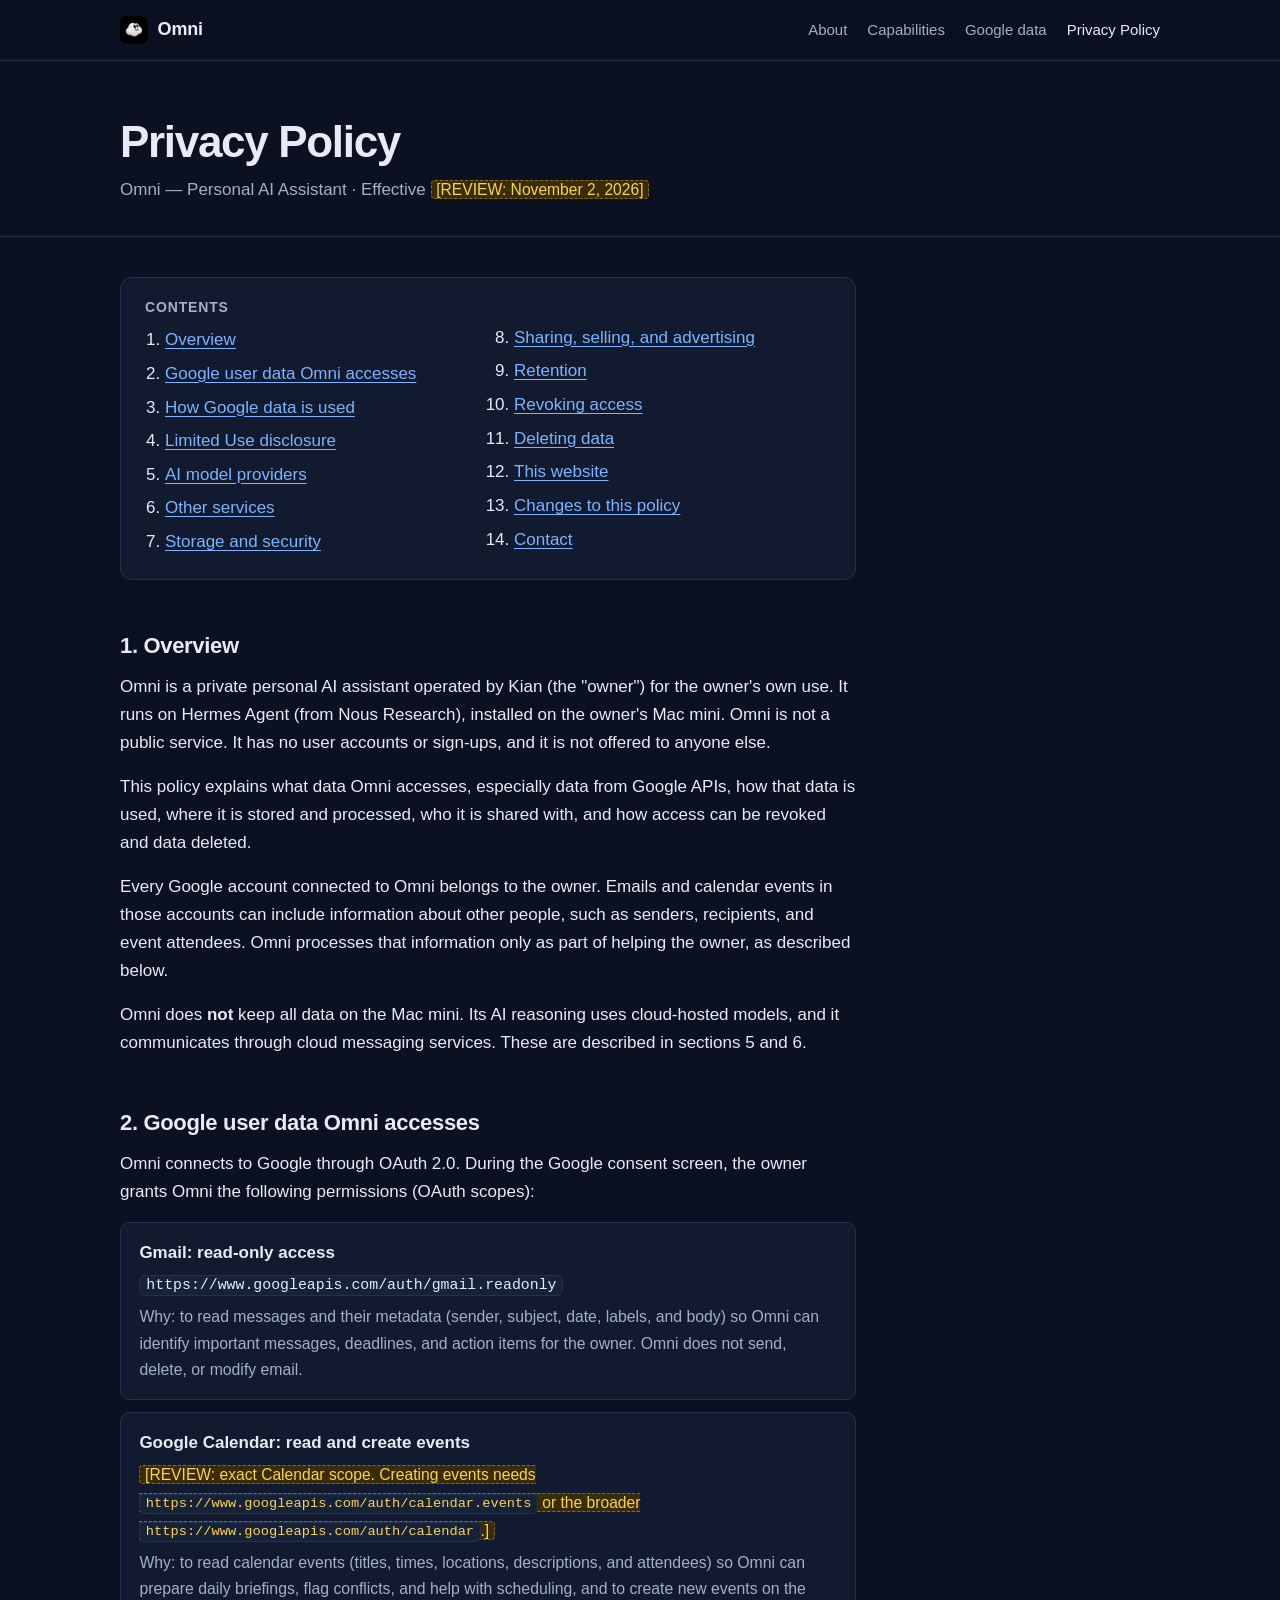
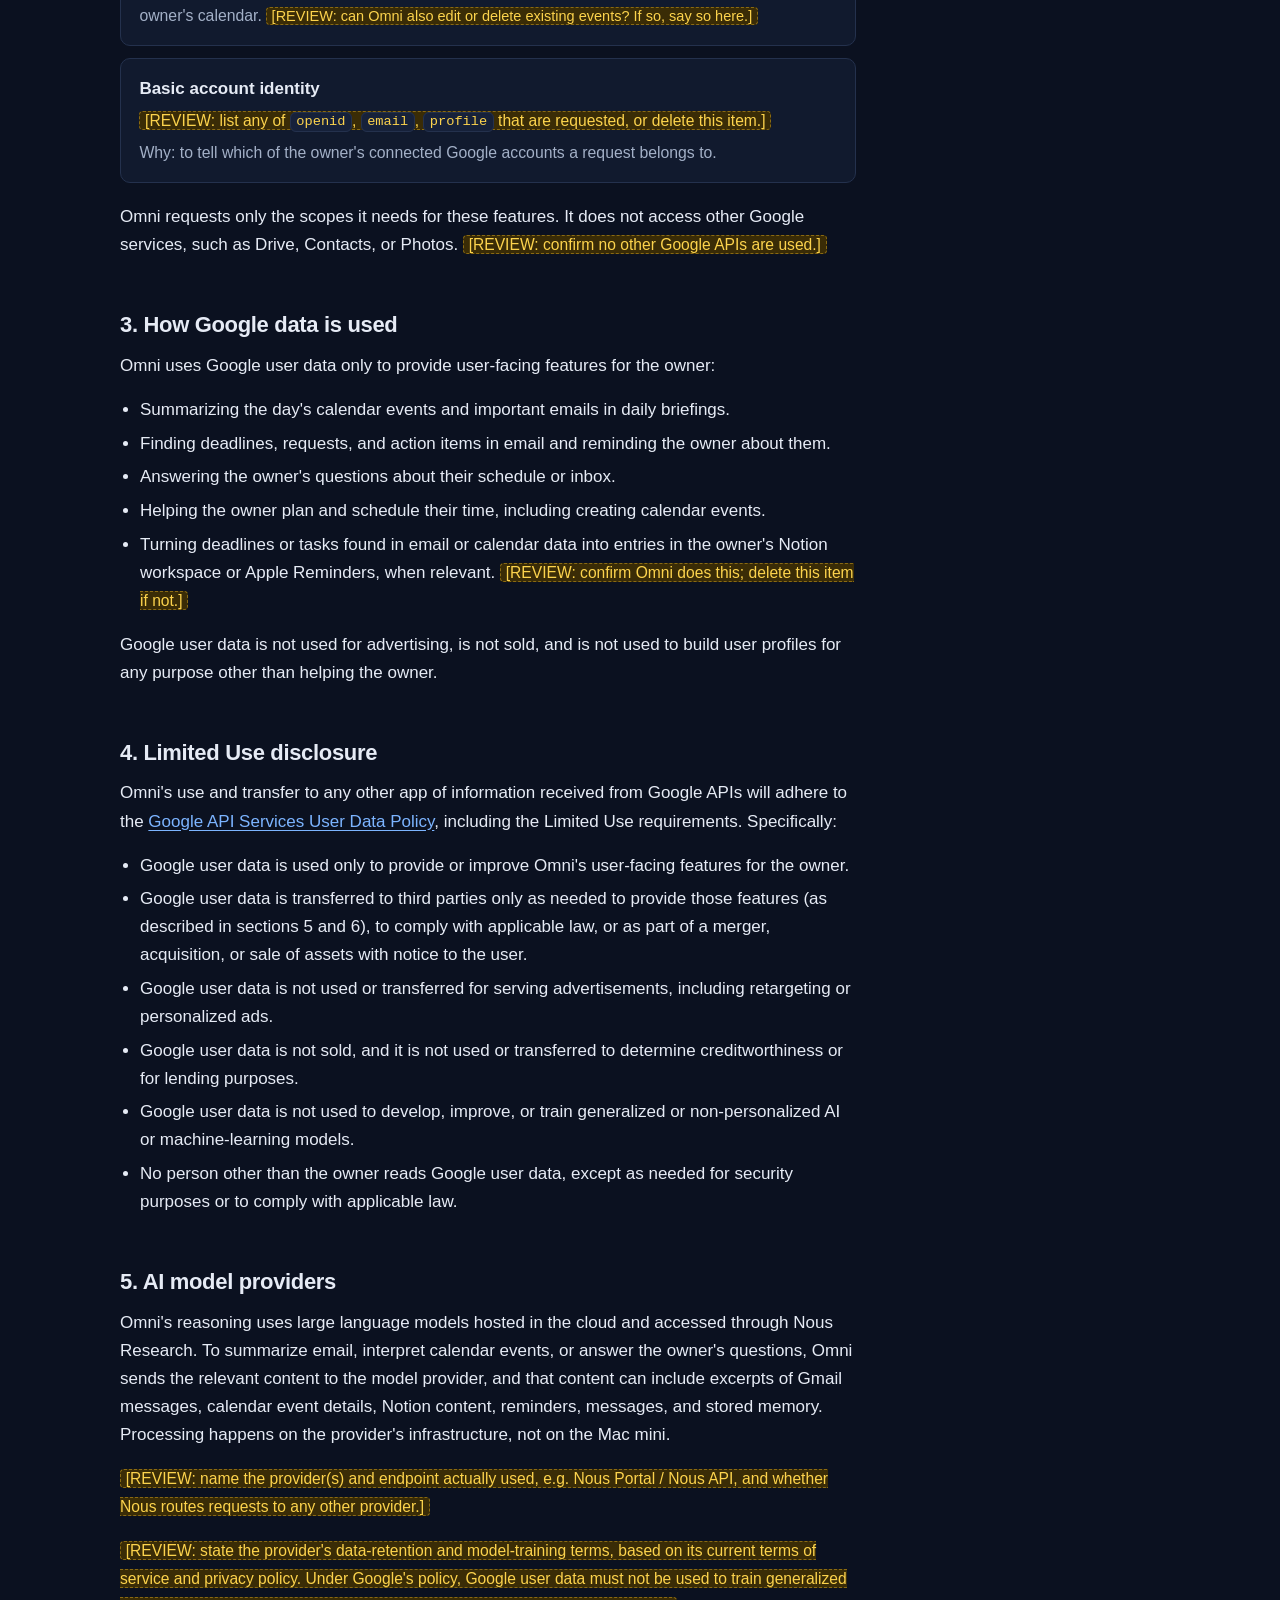
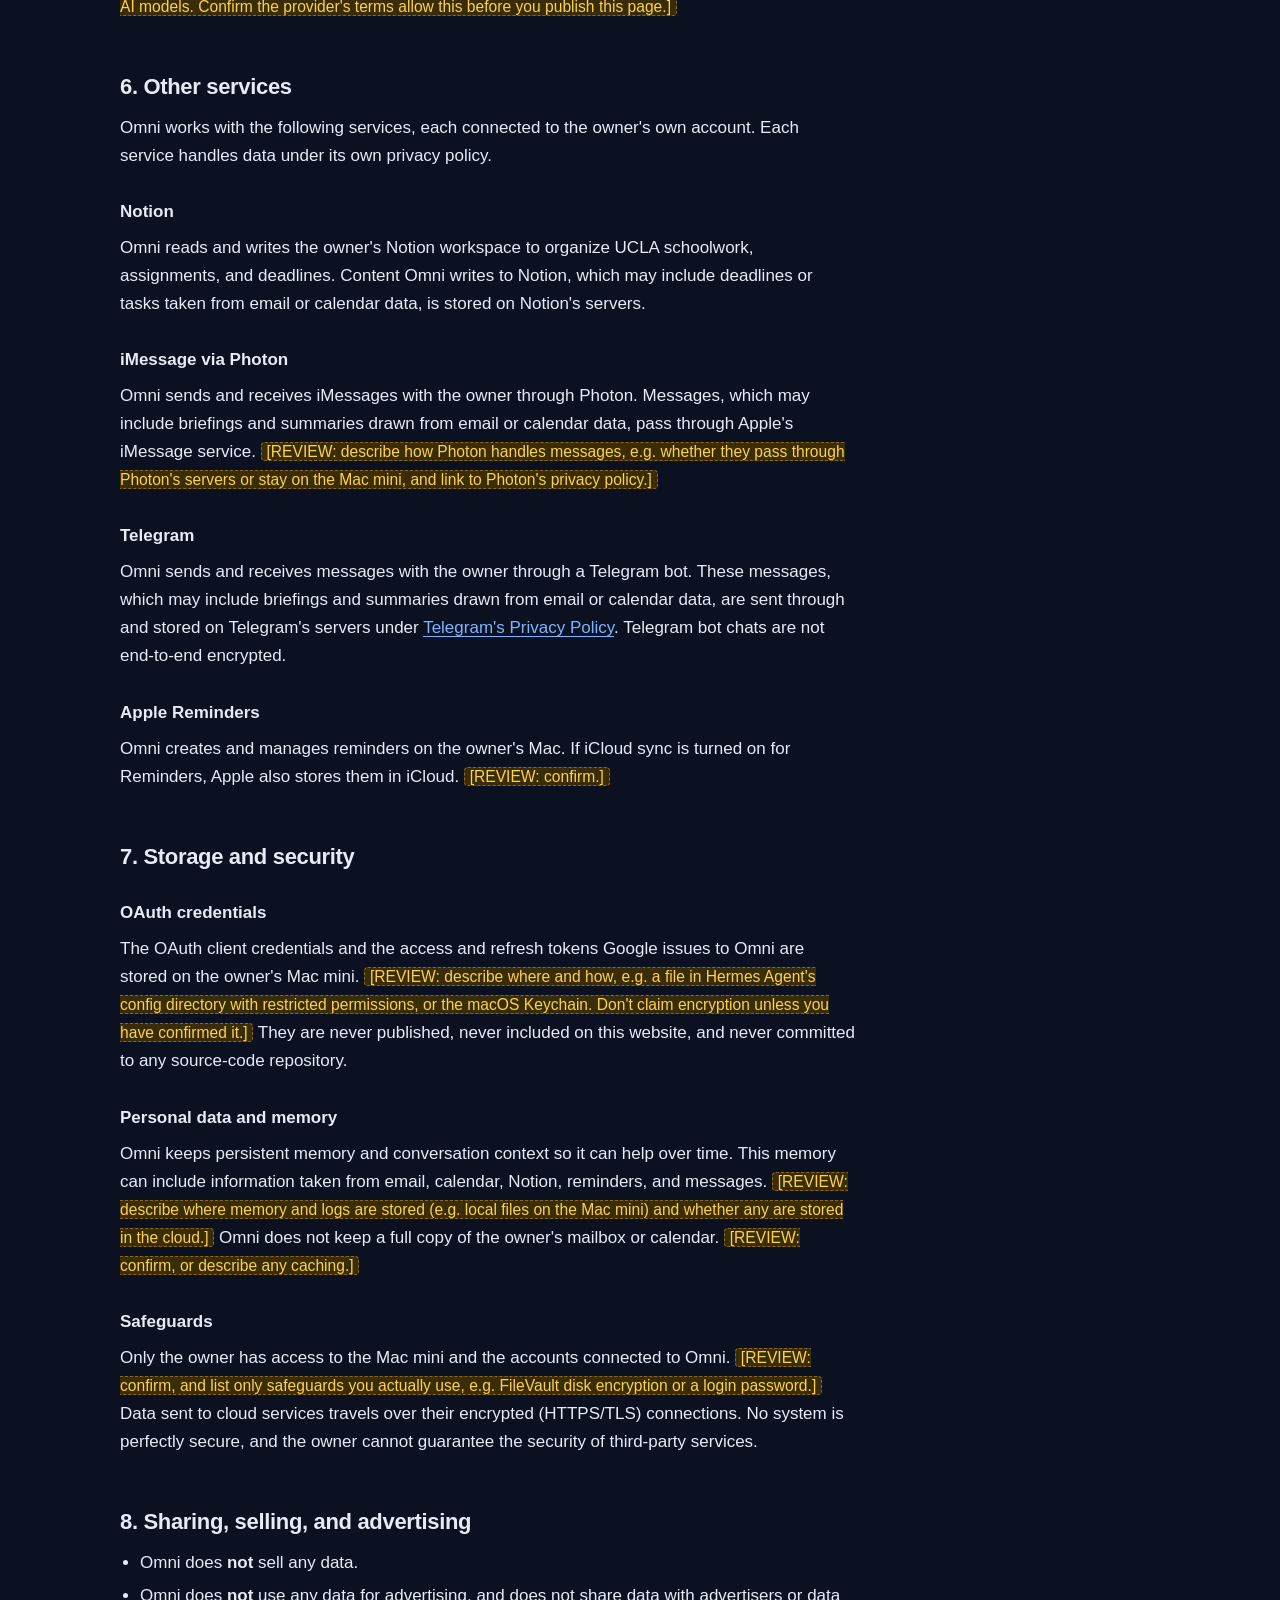
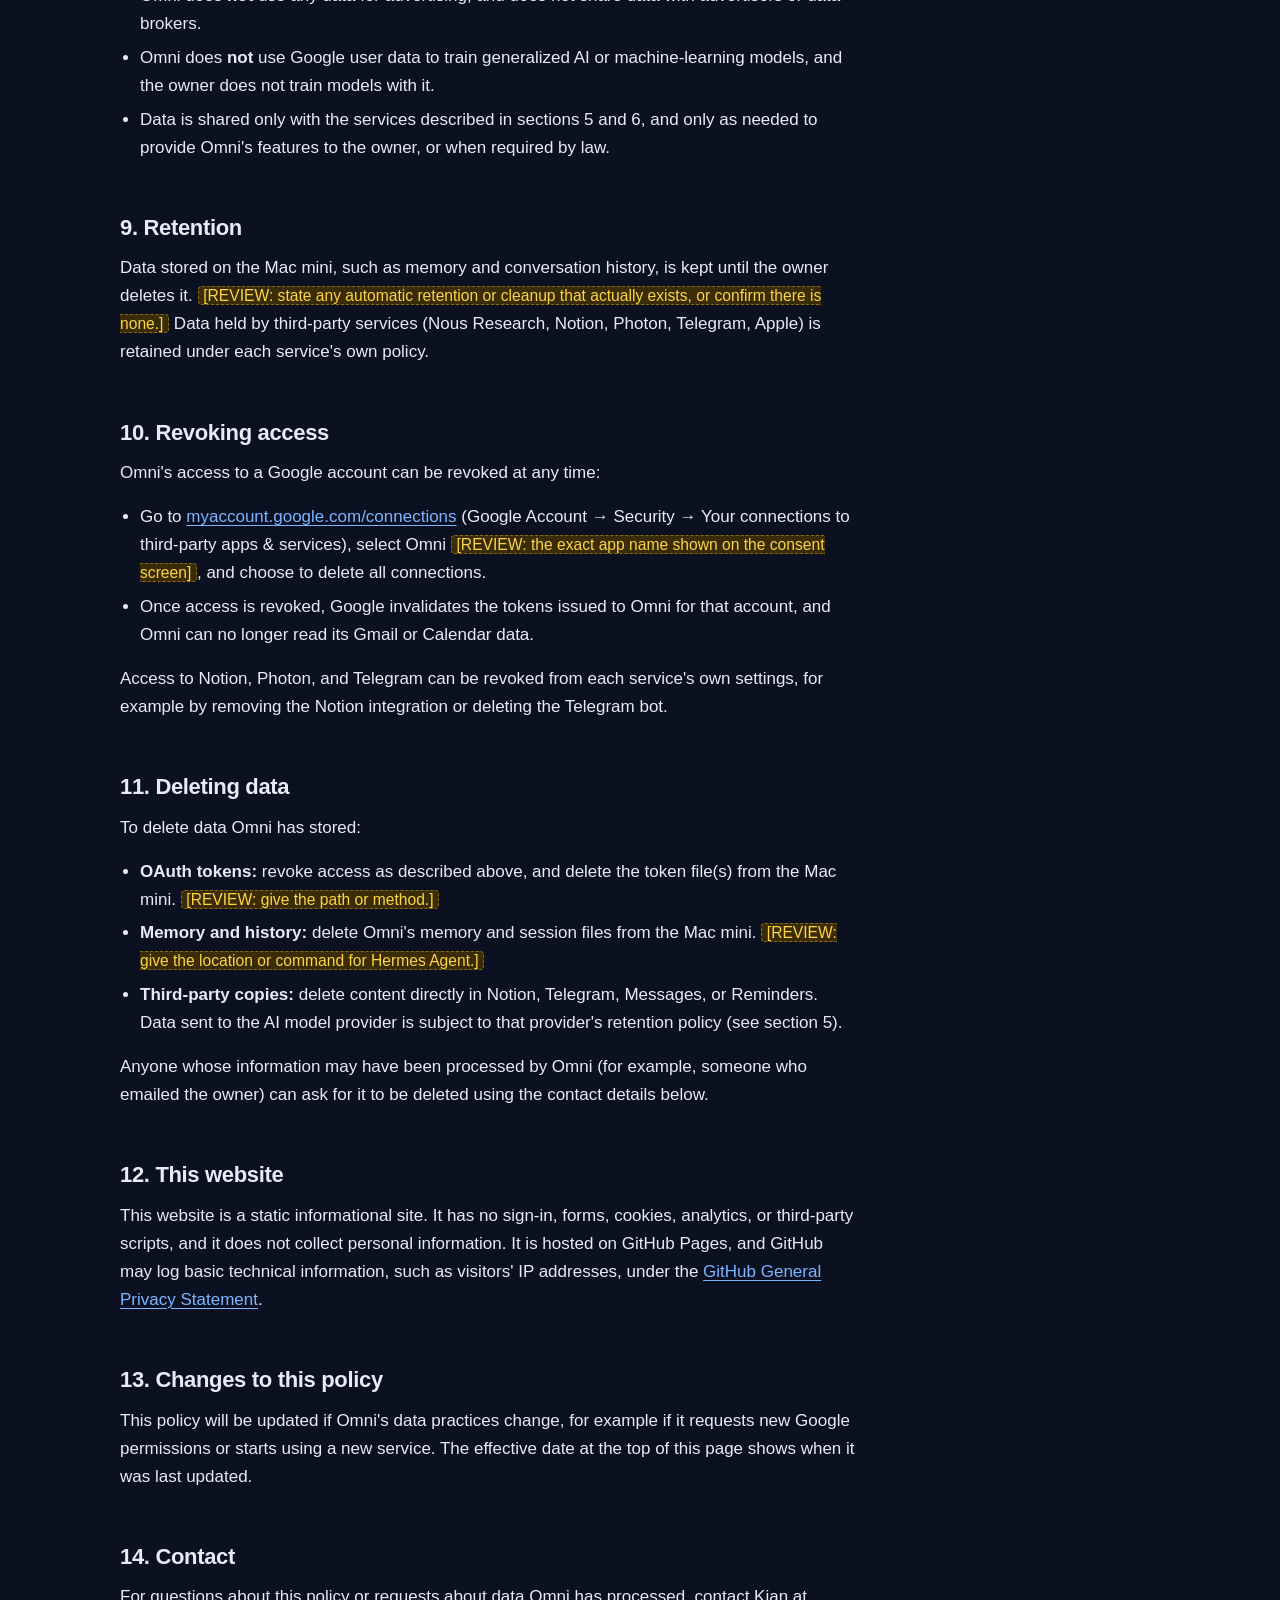
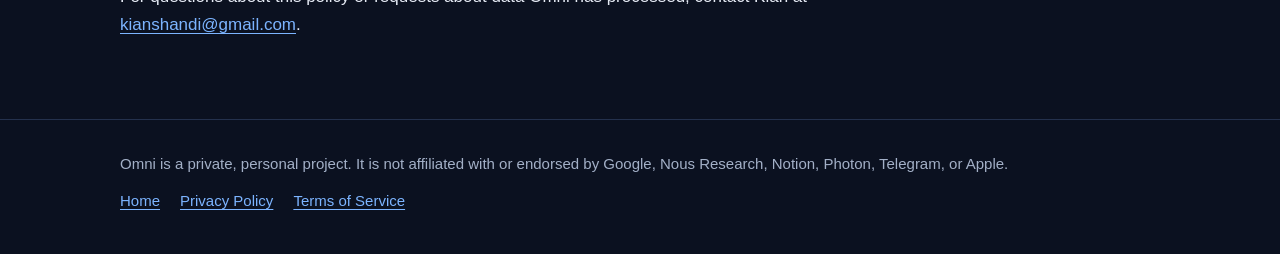
==== privacy.html @ a81004f9 "Add Omni informational site and Google site verification Static homepage, privacy policy, and terms " ====
<!doctype html>
<html lang="en">
<head>
  <meta charset="utf-8">
  <meta name="viewport" content="width=device-width, initial-scale=1">
  <title>Privacy Policy — Omni</title>
  <meta name="description" content="Privacy Policy for Omni, a private, single-user personal AI assistant: what Google user data it accesses, how that data is used, stored, and shared, and how to revoke access.">
  <link rel="icon" type="image/png" href="logo-256.png">
  <link rel="apple-touch-icon" href="logo-256.png">
  <link rel="stylesheet" href="styles.css">
</head>
<body>
  <a class="skip-link" href="#main">Skip to content</a>

  <header class="site-header">
    <div class="container">
      <a class="brand" href="index.html">
        <img class="brand-mark" src="logo-256.png" alt="" width="28" height="28">
        Omni
      </a>
      <nav class="site-nav" aria-label="Primary">
        <ul>
          <li><a href="index.html#about">About</a></li>
          <li><a href="index.html#capabilities">Capabilities</a></li>
          <li><a href="index.html#google">Google data</a></li>
          <li><a href="privacy.html" aria-current="page">Privacy Policy</a></li>
        </ul>
      </nav>
    </div>
  </header>

  <main id="main">
    <div class="policy-header">
      <div class="container">
        <h1>Privacy Policy</h1>
        <p class="policy-meta">
          Omni — Personal AI Assistant &middot; Effective
          <mark class="review">[REVIEW: November 2, 2026]</mark>
        </p>
      </div>
    </div>

    <div class="policy">
      <div class="container">
        <div class="prose">

          <nav class="toc" aria-label="Contents">
            <h2>Contents</h2>
            <ol>
              <li><a href="#overview">Overview</a></li>
              <li><a href="#google-data">Google user data Omni accesses</a></li>
              <li><a href="#google-use">How Google data is used</a></li>
              <li><a href="#limited-use">Limited Use disclosure</a></li>
              <li><a href="#ai-providers">AI model providers</a></li>
              <li><a href="#other-services">Other services</a></li>
              <li><a href="#storage">Storage and security</a></li>
              <li><a href="#sharing">Sharing, selling, and advertising</a></li>
              <li><a href="#retention">Retention</a></li>
              <li><a href="#revoke">Revoking access</a></li>
              <li><a href="#deletion">Deleting data</a></li>
              <li><a href="#website">This website</a></li>
              <li><a href="#changes">Changes to this policy</a></li>
              <li><a href="#contact">Contact</a></li>
            </ol>
          </nav>

          <h2 id="overview">1. Overview</h2>
          <p>
            Omni is a private personal AI assistant operated by
            Kian (the "owner") for the owner's own use.
            It runs on Hermes Agent (from Nous Research), installed on the owner's Mac mini.
            Omni is not a public service. It has no user accounts or sign-ups, and it is
            not offered to anyone else.
          </p>
          <p>
            This policy explains what data Omni accesses, especially data from Google APIs,
            how that data is used, where it is stored and processed, who it is shared with,
            and how access can be revoked and data deleted.
          </p>
          <p>
            Every Google account connected to Omni belongs to the owner.
            Emails and calendar events in those accounts can include information about other
            people, such as senders, recipients, and event attendees. Omni processes that
            information only as part of helping the owner, as described below.
          </p>
          <p>
            Omni does <strong>not</strong> keep all data on the Mac mini. Its AI reasoning uses
            cloud-hosted models, and it communicates through cloud messaging services.
            These are described in sections 5 and 6.
          </p>

          <h2 id="google-data">2. Google user data Omni accesses</h2>
          <p>
            Omni connects to Google through OAuth 2.0. During the Google consent screen, the
            owner grants Omni the following permissions (OAuth scopes):
          </p>
          <ul class="scope-list">
            <li>
              <strong>Gmail: read-only access</strong>
              <code>https://www.googleapis.com/auth/gmail.readonly</code>
              <p>
                Why: to read messages and their metadata (sender, subject, date, labels,
                and body) so Omni can identify important messages, deadlines, and action
                items for the owner. Omni does not send, delete, or modify email.
              </p>
            </li>
            <li>
              <strong>Google Calendar: read and create events</strong>
              <mark class="review">[REVIEW: exact Calendar scope. Creating events needs <code>https://www.googleapis.com/auth/calendar.events</code> or the broader <code>https://www.googleapis.com/auth/calendar</code>.]</mark>
              <p>
                Why: to read calendar events (titles, times, locations, descriptions,
                and attendees) so Omni can prepare daily briefings, flag conflicts, and
                help with scheduling, and to create new events on the owner's calendar.
                <mark class="review">[REVIEW: can Omni also edit or delete existing events? If so, say so here.]</mark>
              </p>
            </li>
            <li>
              <strong>Basic account identity</strong>
              <mark class="review">[REVIEW: list any of <code>openid</code>, <code>email</code>, <code>profile</code> that are requested, or delete this item.]</mark>
              <p>Why: to tell which of the owner's connected Google accounts a request belongs to.</p>
            </li>
          </ul>
          <p>
            Omni requests only the scopes it needs for these features. It does not access
            other Google services, such as Drive, Contacts, or Photos.
            <mark class="review">[REVIEW: confirm no other Google APIs are used.]</mark>
          </p>

          <h2 id="google-use">3. How Google data is used</h2>
          <p>Omni uses Google user data only to provide user-facing features for the owner:</p>
          <ul>
            <li>Summarizing the day's calendar events and important emails in daily briefings.</li>
            <li>Finding deadlines, requests, and action items in email and reminding the owner about them.</li>
            <li>Answering the owner's questions about their schedule or inbox.</li>
            <li>Helping the owner plan and schedule their time, including creating calendar events.</li>
            <li>
              Turning deadlines or tasks found in email or calendar data into entries in
              the owner's Notion workspace or Apple Reminders, when relevant.
              <mark class="review">[REVIEW: confirm Omni does this; delete this item if not.]</mark>
            </li>
          </ul>
          <p>
            Google user data is not used for advertising, is not sold, and is not used to
            build user profiles for any purpose other than helping the owner.
          </p>

          <h2 id="limited-use">4. Limited Use disclosure</h2>
          <p>
            Omni's use and transfer to any other app of information received from Google APIs
            will adhere to the
            <a href="https://developers.google.com/terms/api-services-user-data-policy">Google API Services User Data Policy</a>,
            including the Limited Use requirements. Specifically:
          </p>
          <ul>
            <li>Google user data is used only to provide or improve Omni's user-facing features for the owner.</li>
            <li>
              Google user data is transferred to third parties only as needed to provide those
              features (as described in sections 5 and 6), to comply with applicable law, or as
              part of a merger, acquisition, or sale of assets with notice to the user.
            </li>
            <li>Google user data is not used or transferred for serving advertisements, including retargeting or personalized ads.</li>
            <li>Google user data is not sold, and it is not used or transferred to determine creditworthiness or for lending purposes.</li>
            <li>Google user data is not used to develop, improve, or train generalized or non-personalized AI or machine-learning models.</li>
            <li>
              No person other than the owner reads Google user data, except as needed for
              security purposes or to comply with applicable law.
            </li>
          </ul>

          <h2 id="ai-providers">5. AI model providers</h2>
          <p>
            Omni's reasoning uses large language models hosted in the cloud and accessed
            through Nous Research. To summarize email, interpret calendar events, or answer
            the owner's questions, Omni sends the relevant content to the model provider,
            and that content can include excerpts of Gmail messages, calendar event details,
            Notion content, reminders, messages, and stored memory. Processing happens on the
            provider's infrastructure, not on the Mac mini.
          </p>
          <p>
            <mark class="review">[REVIEW: name the provider(s) and endpoint actually used, e.g. Nous Portal / Nous API, and whether Nous routes requests to any other provider.]</mark>
          </p>
          <p>
            <mark class="review">[REVIEW: state the provider's data-retention and model-training terms, based on its current terms of service and privacy policy. Under Google's policy, Google user data must not be used to train generalized AI models. Confirm the provider's terms allow this before you publish this page.]</mark>
          </p>

          <h2 id="other-services">6. Other services</h2>
          <p>
            Omni works with the following services, each connected to the owner's own account.
            Each service handles data under its own privacy policy.
          </p>

          <h3>Notion</h3>
          <p>
            Omni reads and writes the owner's Notion workspace to organize UCLA schoolwork,
            assignments, and deadlines. Content Omni writes to Notion, which may include
            deadlines or tasks taken from email or calendar data, is stored on Notion's
            servers.
          </p>

          <h3>iMessage via Photon</h3>
          <p>
            Omni sends and receives iMessages with the owner through Photon. Messages, which
            may include briefings and summaries drawn from email or calendar data, pass
            through Apple's iMessage service.
            <mark class="review">[REVIEW: describe how Photon handles messages, e.g. whether they pass through Photon's servers or stay on the Mac mini, and link to Photon's privacy policy.]</mark>
          </p>

          <h3>Telegram</h3>
          <p>
            Omni sends and receives messages with the owner through a Telegram bot. These
            messages, which may include briefings and summaries drawn from email or calendar
            data, are sent through and stored on Telegram's servers under
            <a href="https://telegram.org/privacy">Telegram's Privacy Policy</a>. Telegram bot
            chats are not end-to-end encrypted.
          </p>

          <h3>Apple Reminders</h3>
          <p>
            Omni creates and manages reminders on the owner's Mac. If iCloud sync is turned on
            for Reminders, Apple also stores them in iCloud.
            <mark class="review">[REVIEW: confirm.]</mark>
          </p>

          <h2 id="storage">7. Storage and security</h2>
          <h3>OAuth credentials</h3>
          <p>
            The OAuth client credentials and the access and refresh tokens Google issues to Omni
            are stored on the owner's Mac mini.
            <mark class="review">[REVIEW: describe where and how, e.g. a file in Hermes Agent's config directory with restricted permissions, or the macOS Keychain. Don't claim encryption unless you have confirmed it.]</mark>
            They are never published, never included on this website, and never committed to
            any source-code repository.
          </p>

          <h3>Personal data and memory</h3>
          <p>
            Omni keeps persistent memory and conversation context so it can help over time.
            This memory can include information taken from email, calendar, Notion, reminders,
            and messages.
            <mark class="review">[REVIEW: describe where memory and logs are stored (e.g. local files on the Mac mini) and whether any are stored in the cloud.]</mark>
            Omni does not keep a full copy of the owner's mailbox or calendar.
            <mark class="review">[REVIEW: confirm, or describe any caching.]</mark>
          </p>

          <h3>Safeguards</h3>
          <p>
            Only the owner has access to the Mac mini and the accounts connected to Omni.
            <mark class="review">[REVIEW: confirm, and list only safeguards you actually use, e.g. FileVault disk encryption or a login password.]</mark>
            Data sent to cloud services travels over their encrypted (HTTPS/TLS) connections.
            No system is perfectly secure, and the owner cannot guarantee the security of
            third-party services.
          </p>

          <h2 id="sharing">8. Sharing, selling, and advertising</h2>
          <ul>
            <li>Omni does <strong>not</strong> sell any data.</li>
            <li>Omni does <strong>not</strong> use any data for advertising, and does not share data with advertisers or data brokers.</li>
            <li>Omni does <strong>not</strong> use Google user data to train generalized AI or machine-learning models, and the owner does not train models with it.</li>
            <li>
              Data is shared only with the services described in sections 5 and 6, and only as
              needed to provide Omni's features to the owner, or when required by law.
            </li>
          </ul>

          <h2 id="retention">9. Retention</h2>
          <p>
            Data stored on the Mac mini, such as memory and conversation history, is kept
            until the owner deletes it.
            <mark class="review">[REVIEW: state any automatic retention or cleanup that actually exists, or confirm there is none.]</mark>
            Data held by third-party services (Nous Research, Notion, Photon, Telegram, Apple)
            is retained under each service's own policy.
          </p>

          <h2 id="revoke">10. Revoking access</h2>
          <p>Omni's access to a Google account can be revoked at any time:</p>
          <ul>
            <li>
              Go to <a href="https://myaccount.google.com/connections">myaccount.google.com/connections</a>
              (Google Account → Security → Your connections to third-party apps &amp; services),
              select Omni <mark class="review">[REVIEW: the exact app name shown on the consent screen]</mark>,
              and choose to delete all connections.
            </li>
            <li>Once access is revoked, Google invalidates the tokens issued to Omni for that account, and Omni can no longer read its Gmail or Calendar data.</li>
          </ul>
          <p>
            Access to Notion, Photon, and Telegram can be revoked from each service's own
            settings, for example by removing the Notion integration or deleting the Telegram bot.
          </p>

          <h2 id="deletion">11. Deleting data</h2>
          <p>To delete data Omni has stored:</p>
          <ul>
            <li>
              <strong>OAuth tokens:</strong> revoke access as described above, and delete the
              token file(s) from the Mac mini.
              <mark class="review">[REVIEW: give the path or method.]</mark>
            </li>
            <li>
              <strong>Memory and history:</strong> delete Omni's memory and session files from the Mac mini.
              <mark class="review">[REVIEW: give the location or command for Hermes Agent.]</mark>
            </li>
            <li>
              <strong>Third-party copies:</strong> delete content directly in Notion, Telegram,
              Messages, or Reminders. Data sent to the AI model provider is subject to that
              provider's retention policy (see section 5).
            </li>
          </ul>
          <p>
            Anyone whose information may have been processed by Omni (for example, someone who
            emailed the owner) can ask for it to be deleted using the contact details below.
          </p>

          <h2 id="website">12. This website</h2>
          <p>
            This website is a static informational site. It has no sign-in, forms, cookies,
            analytics, or third-party scripts, and it does not collect personal information.
            It is hosted on GitHub Pages, and GitHub may log basic technical information,
            such as visitors' IP addresses, under the
            <a href="https://docs.github.com/site-policy/privacy-policies/github-general-privacy-statement">GitHub General Privacy Statement</a>.
          </p>

          <h2 id="changes">13. Changes to this policy</h2>
          <p>
            This policy will be updated if Omni's data practices change, for example if it
            requests new Google permissions or starts using a new service. The effective date
            at the top of this page shows when it was last updated.
          </p>

          <h2 id="contact">14. Contact</h2>
          <p>
            For questions about this policy or requests about data Omni has processed, contact
            Kian at
            <a href="mailto:kianshandi@gmail.com">kianshandi@gmail.com</a>.
          </p>

        </div>
      </div>
    </div>
  </main>

  <footer class="site-footer">
    <div class="container">
      <p>Omni is a private, personal project. It is not affiliated with or endorsed by Google, Nous Research, Notion, Photon, Telegram, or Apple.</p>
      <ul>
        <li><a href="index.html">Home</a></li>
        <li><a href="privacy.html" aria-current="page">Privacy Policy</a></li>
        <li><a href="terms.html">Terms of Service</a></li>
      </ul>
    </div>
  </footer>
</body>
</html>
---- styles.css ----
/* Omni — shared styles for index.html and privacy.html */

:root {
  color-scheme: dark;

  --bg: #0b1120;
  --surface: #111a2e;
  --surface-2: #16213a;
  --border: #24314d;
  --text: #e6ebf5;
  --muted: #a3b0c7;
  --accent: #7cb4ff;
  --accent-strong: #2563eb;
  --accent-soft: rgba(96, 165, 250, 0.12);
  --review-bg: #3a2c06;
  --review-text: #fcd34d;
  --review-border: #8a6a12;

  --radius: 12px;
  --max: 68rem;
  --prose: 46rem;
  --font: -apple-system, BlinkMacSystemFont, "Segoe UI", Roboto, "Helvetica Neue", Arial, sans-serif;
  --mono: ui-monospace, SFMono-Regular, Menlo, Consolas, monospace;
}

*,
*::before,
*::after {
  box-sizing: border-box;
}

html {
  -webkit-text-size-adjust: 100%;
  scroll-behavior: smooth;
}

body {
  margin: 0;
  background: var(--bg);
  color: var(--text);
  font-family: var(--font);
  font-size: 1.0625rem;
  line-height: 1.65;
}

img,
svg {
  max-width: 100%;
}

a {
  color: var(--accent);
  text-underline-offset: 0.18em;
}

a:hover {
  text-decoration-thickness: 2px;
}

:focus-visible {
  outline: 2px solid var(--accent);
  outline-offset: 3px;
  border-radius: 4px;
}

code {
  font-family: var(--mono);
  font-size: 0.875em;
  background: var(--surface-2);
  border: 1px solid var(--border);
  border-radius: 6px;
  padding: 0.1em 0.4em;
  overflow-wrap: anywhere;
}

.skip-link {
  position: absolute;
  left: -999px;
  top: 0.5rem;
  background: var(--accent-strong);
  color: #fff;
  padding: 0.5rem 1rem;
  border-radius: 8px;
  z-index: 10;
}

.skip-link:focus {
  left: 1rem;
}

.container {
  width: 100%;
  max-width: var(--max);
  margin: 0 auto;
  padding: 0 1rem;
}

@media (min-width: 640px) {
  .container {
    padding: 0 1.5rem;
  }
}

/* Header */

.site-header {
  border-bottom: 1px solid var(--border);
  background: rgba(11, 17, 32, 0.92);
  position: sticky;
  top: 0;
  z-index: 5;
  backdrop-filter: blur(8px);
}

.site-header .container {
  display: flex;
  align-items: center;
  justify-content: space-between;
  gap: 1rem;
  min-height: 3.75rem;
  flex-wrap: wrap;
}

.brand {
  display: inline-flex;
  align-items: center;
  gap: 0.6rem;
  color: var(--text);
  font-weight: 650;
  font-size: 1.125rem;
  text-decoration: none;
  letter-spacing: -0.01em;
}

.brand-mark {
  width: 1.75rem;
  height: 1.75rem;
  flex: none;
  border-radius: 7px;
}

.hero-logo {
  display: block;
  width: 5.5rem;
  height: 5.5rem;
  margin: 0 0 1.5rem;
  border-radius: 22px;
  border: 1px solid var(--border);
}

.site-nav ul {
  display: flex;
  flex-wrap: wrap;
  gap: 0.25rem 1.25rem;
  list-style: none;
  margin: 0;
  padding: 0;
  font-size: 0.9375rem;
}

.site-nav a {
  color: var(--muted);
  text-decoration: none;
}

.site-nav a:hover,
.site-nav a[aria-current="page"] {
  color: var(--text);
}

/* Hero */

.hero {
  padding: 4.5rem 0 3.5rem;
  border-bottom: 1px solid var(--border);
  background:
    radial-gradient(60rem 24rem at 15% -10%, rgba(37, 99, 235, 0.18), transparent 60%),
    var(--bg);
}

.eyebrow {
  display: inline-block;
  margin: 0 0 1rem;
  padding: 0.25rem 0.75rem;
  border: 1px solid var(--border);
  border-radius: 999px;
  background: var(--accent-soft);
  color: var(--accent);
  font-size: 0.8125rem;
  font-weight: 600;
  letter-spacing: 0.02em;
}

.hero h1 {
  margin: 0 0 1rem;
  font-size: clamp(2.25rem, 6vw, 3.5rem);
  line-height: 1.1;
  letter-spacing: -0.03em;
}

.hero h1 span {
  color: var(--muted);
  font-weight: 500;
}

.lead {
  max-width: 40rem;
  margin: 0 0 2rem;
  color: var(--muted);
  font-size: 1.1875rem;
}

.actions {
  display: flex;
  flex-wrap: wrap;
  gap: 0.75rem;
}

.button {
  display: inline-flex;
  align-items: center;
  justify-content: center;
  min-height: 2.75rem;
  padding: 0.6rem 1.25rem;
  border-radius: 10px;
  border: 1px solid var(--border);
  background: var(--surface-2);
  color: var(--text);
  font-weight: 600;
  font-size: 0.9875rem;
  text-decoration: none;
}

.button:hover {
  border-color: var(--accent);
}

.button-primary {
  background: var(--accent-strong);
  border-color: var(--accent-strong);
  color: #fff;
}

.button-primary:hover {
  background: #1d4ed8;
  border-color: #1d4ed8;
}

/* Sections */

main {
  display: block;
}

.section {
  padding: 3.5rem 0;
  border-bottom: 1px solid var(--border);
}

.section:last-of-type {
  border-bottom: 0;
}

.section h2 {
  margin: 0 0 0.75rem;
  font-size: 1.625rem;
  letter-spacing: -0.02em;
  line-height: 1.25;
}

.section-intro {
  max-width: var(--prose);
  margin: 0 0 2rem;
  color: var(--muted);
}

.prose {
  max-width: var(--prose);
}

.prose p,
.prose ul {
  margin: 0 0 1rem;
}

.prose ul {
  padding-left: 1.25rem;
}

.prose li + li {
  margin-top: 0.35rem;
}

/* Cards */

.grid {
  display: grid;
  gap: 1rem;
  grid-template-columns: 1fr;
}

@media (min-width: 640px) {
  .grid {
    grid-template-columns: repeat(2, 1fr);
  }
}

@media (min-width: 960px) {
  .grid {
    grid-template-columns: repeat(3, 1fr);
  }
}

.card {
  background: var(--surface);
  border: 1px solid var(--border);
  border-radius: var(--radius);
  padding: 1.25rem 1.25rem 1.1rem;
}

.card h3 {
  margin: 0 0 0.4rem;
  font-size: 1.0625rem;
}

.card p {
  margin: 0;
  color: var(--muted);
  font-size: 0.9875rem;
}

.card .tag {
  display: inline-block;
  margin-bottom: 0.6rem;
  color: var(--accent);
  font-size: 0.75rem;
  font-weight: 650;
  letter-spacing: 0.06em;
  text-transform: uppercase;
}

.callout {
  max-width: var(--prose);
  margin: 1.5rem 0 0;
  padding: 1rem 1.25rem;
  border: 1px solid var(--border);
  border-left: 3px solid var(--accent);
  border-radius: 8px;
  background: var(--surface);
}

.callout p {
  margin: 0;
}

.callout p + p {
  margin-top: 0.6rem;
}

/* Review markers — every one must be resolved before publishing */

.review {
  background: var(--review-bg);
  color: var(--review-text);
  border: 1px dashed var(--review-border);
  border-radius: 4px;
  padding: 0 0.3em;
  font-size: 0.92em;
}

/* Policy page */

.policy-header {
  padding: 3.5rem 0 2rem;
  border-bottom: 1px solid var(--border);
}

.policy-header h1 {
  margin: 0 0 0.5rem;
  font-size: clamp(2rem, 5vw, 2.75rem);
  letter-spacing: -0.03em;
  line-height: 1.15;
}

.policy-meta {
  margin: 0;
  color: var(--muted);
}

.policy {
  padding: 2.5rem 0 4rem;
}

.policy .prose {
  max-width: var(--prose);
}

.policy h2 {
  margin: 2.75rem 0 0.75rem;
  padding-top: 0.5rem;
  font-size: 1.375rem;
  letter-spacing: -0.015em;
  line-height: 1.3;
  scroll-margin-top: 5rem;
}

.policy h3 {
  margin: 1.75rem 0 0.5rem;
  font-size: 1.0625rem;
}

.toc {
  margin: 0 0 1rem;
  padding: 1.25rem 1.5rem;
  background: var(--surface);
  border: 1px solid var(--border);
  border-radius: var(--radius);
}

.toc h2 {
  margin: 0 0 0.5rem;
  padding: 0;
  font-size: 0.875rem;
  color: var(--muted);
  letter-spacing: 0.06em;
  text-transform: uppercase;
}

.toc ol {
  margin: 0;
  padding-left: 1.25rem;
  columns: 1;
  column-gap: 2rem;
}

@media (min-width: 640px) {
  .toc ol {
    columns: 2;
  }
}

.toc li {
  break-inside: avoid;
  margin: 0.15rem 0;
}

.prose .scope-list,
.scope-list {
  display: grid;
  gap: 0.75rem;
  margin: 1rem 0 1.25rem;
  padding: 0;
  list-style: none;
}

.scope-list li {
  background: var(--surface);
  border: 1px solid var(--border);
  border-radius: 10px;
  padding: 1rem 1.15rem;
}

.scope-list li + li {
  margin-top: 0;
}

.scope-list strong {
  display: block;
  margin-bottom: 0.25rem;
}

.scope-list p {
  margin: 0.35rem 0 0;
  color: var(--muted);
  font-size: 0.9875rem;
}

/* Footer */

.site-footer {
  border-top: 1px solid var(--border);
  padding: 2rem 0 2.5rem;
  color: var(--muted);
  font-size: 0.9375rem;
}

.site-footer .container {
  display: flex;
  flex-wrap: wrap;
  justify-content: space-between;
  gap: 0.75rem 2rem;
}

.site-footer p {
  margin: 0;
}

.site-footer ul {
  display: flex;
  flex-wrap: wrap;
  gap: 0.25rem 1.25rem;
  list-style: none;
  margin: 0;
  padding: 0;
}

@media (prefers-reduced-motion: reduce) {
  html {
    scroll-behavior: auto;
  }
}
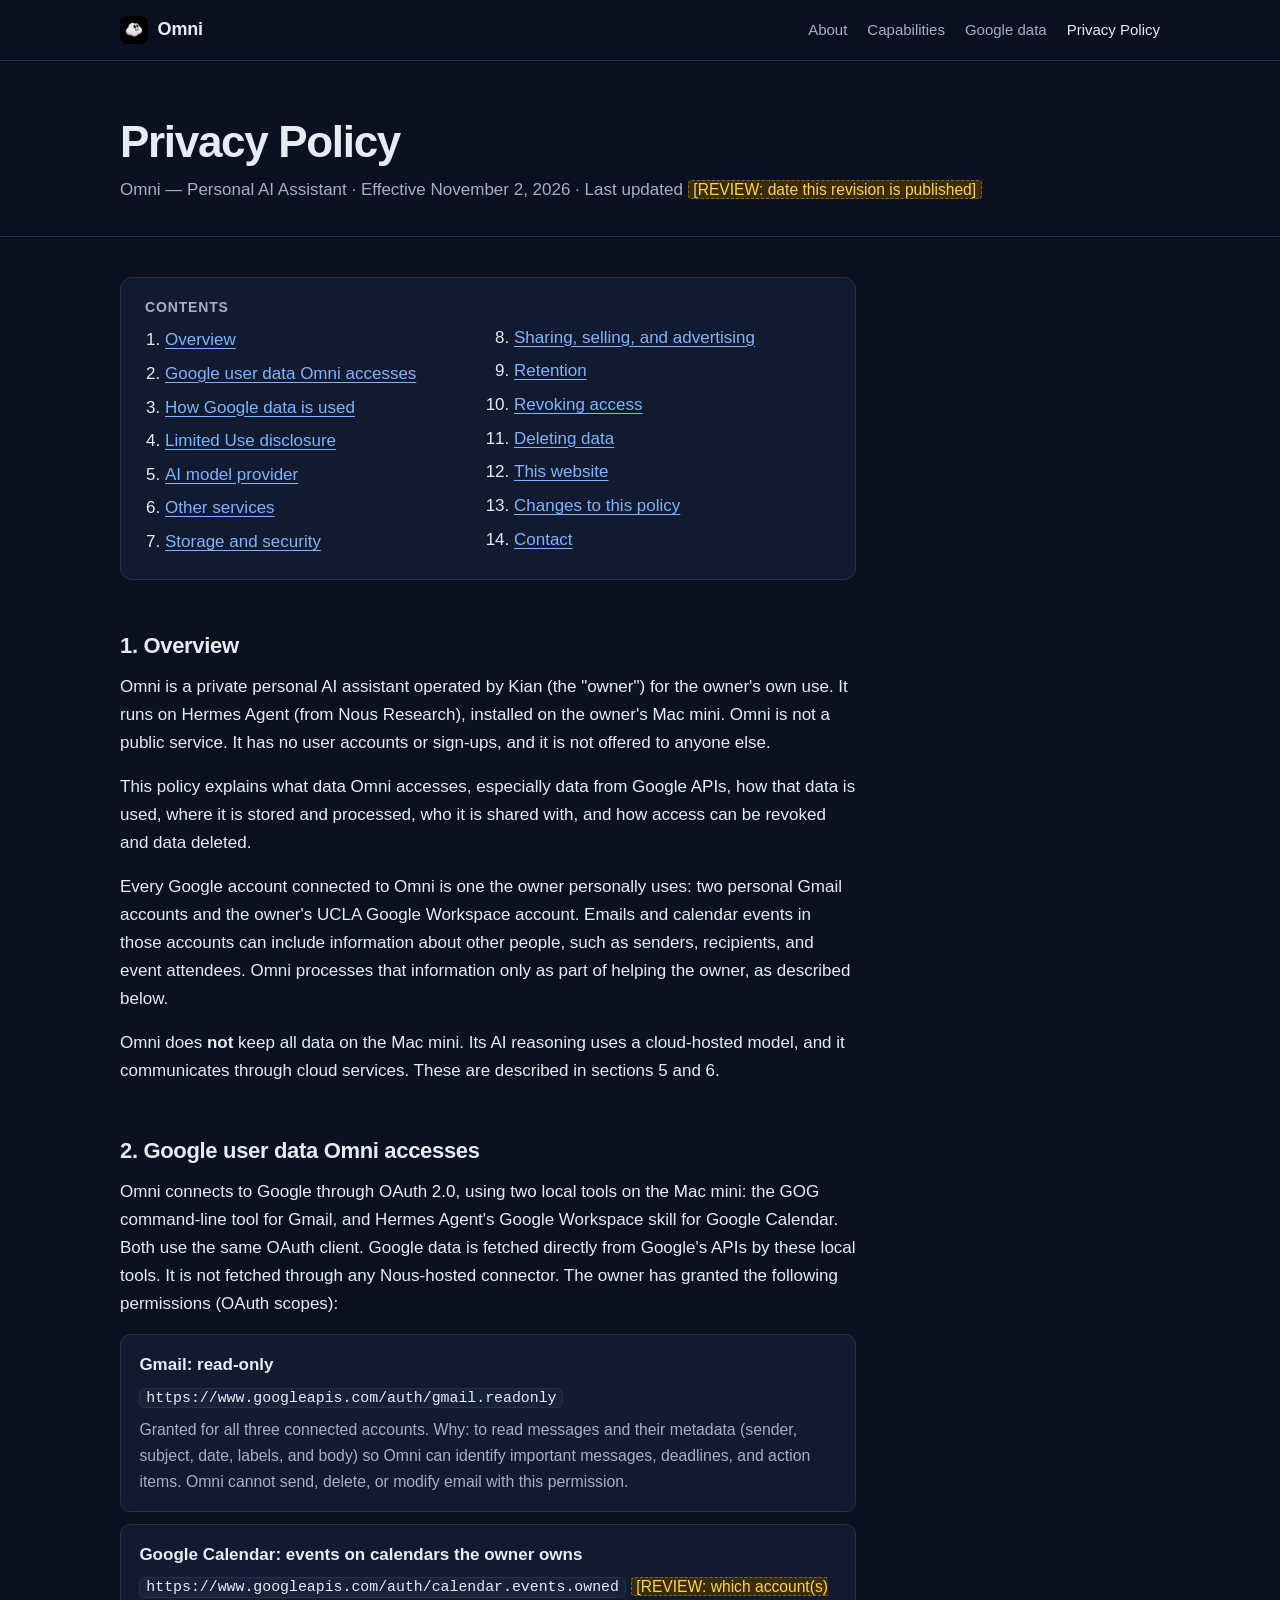
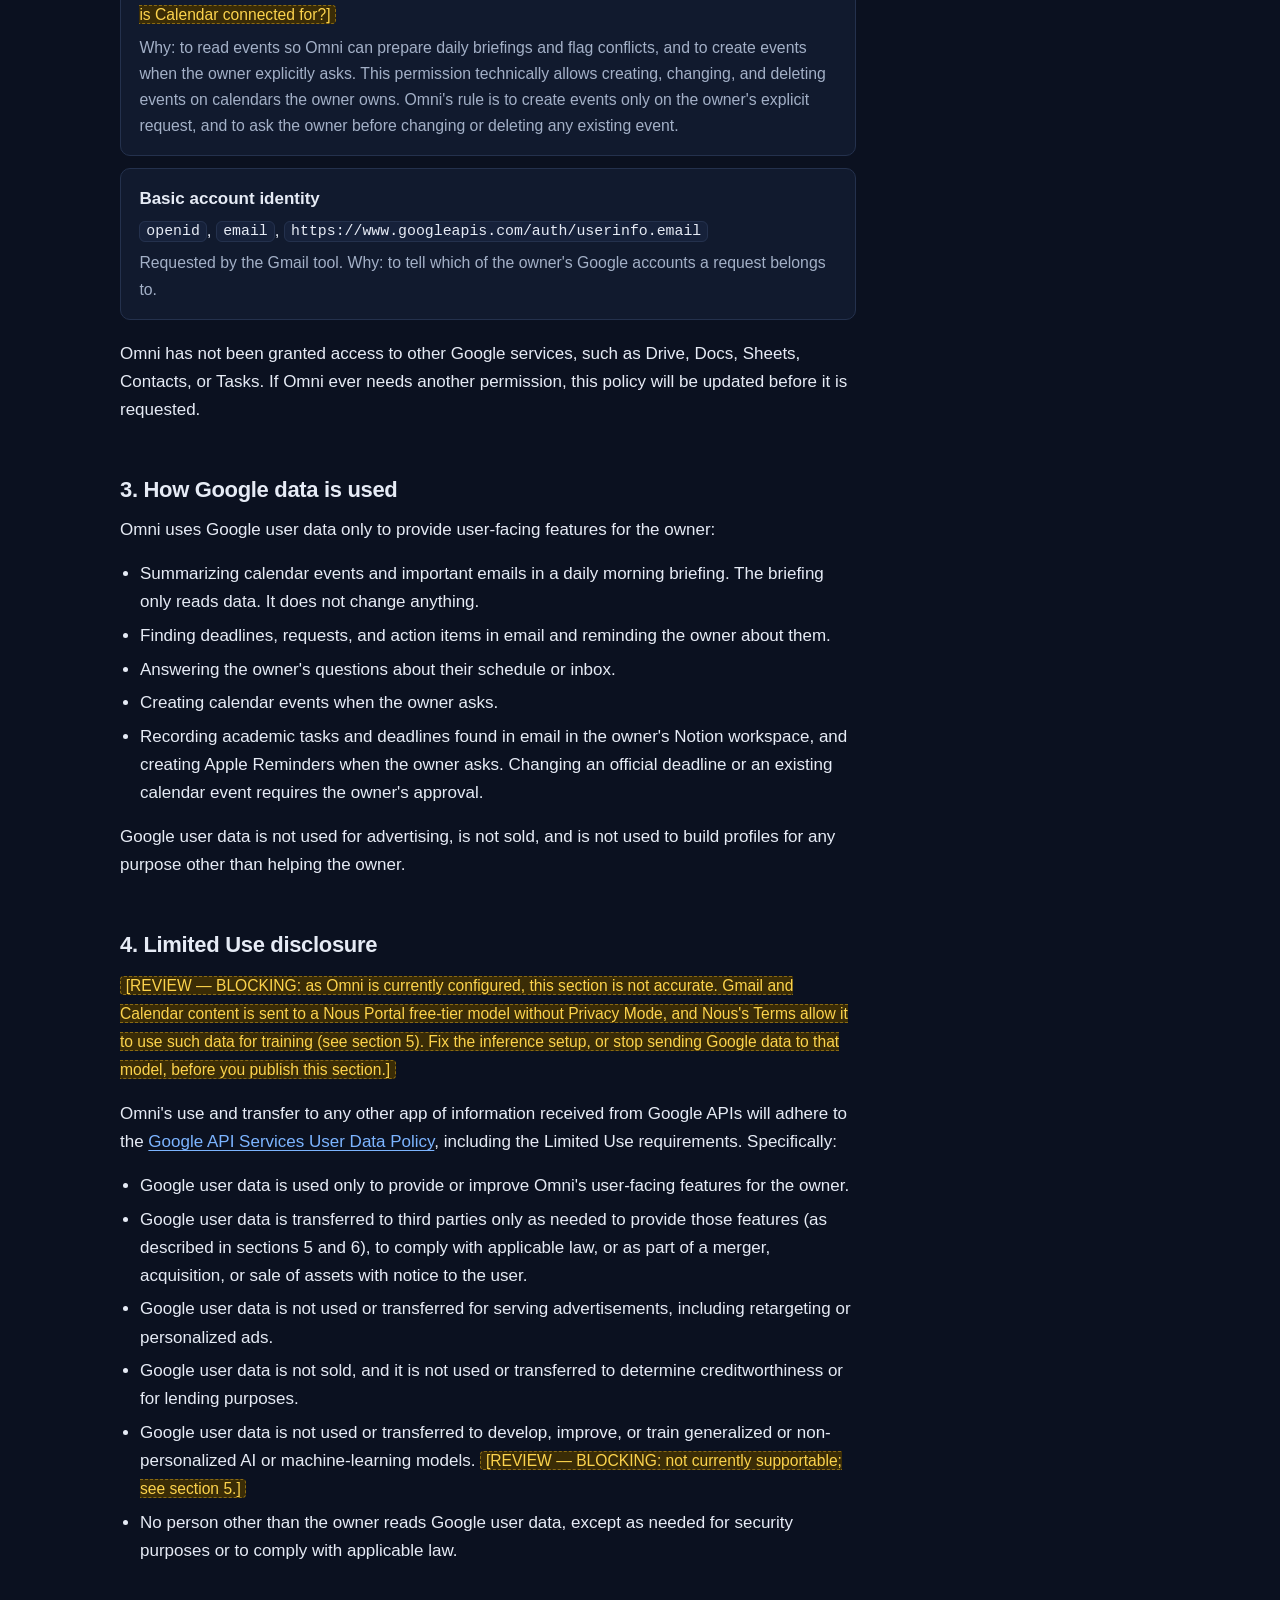
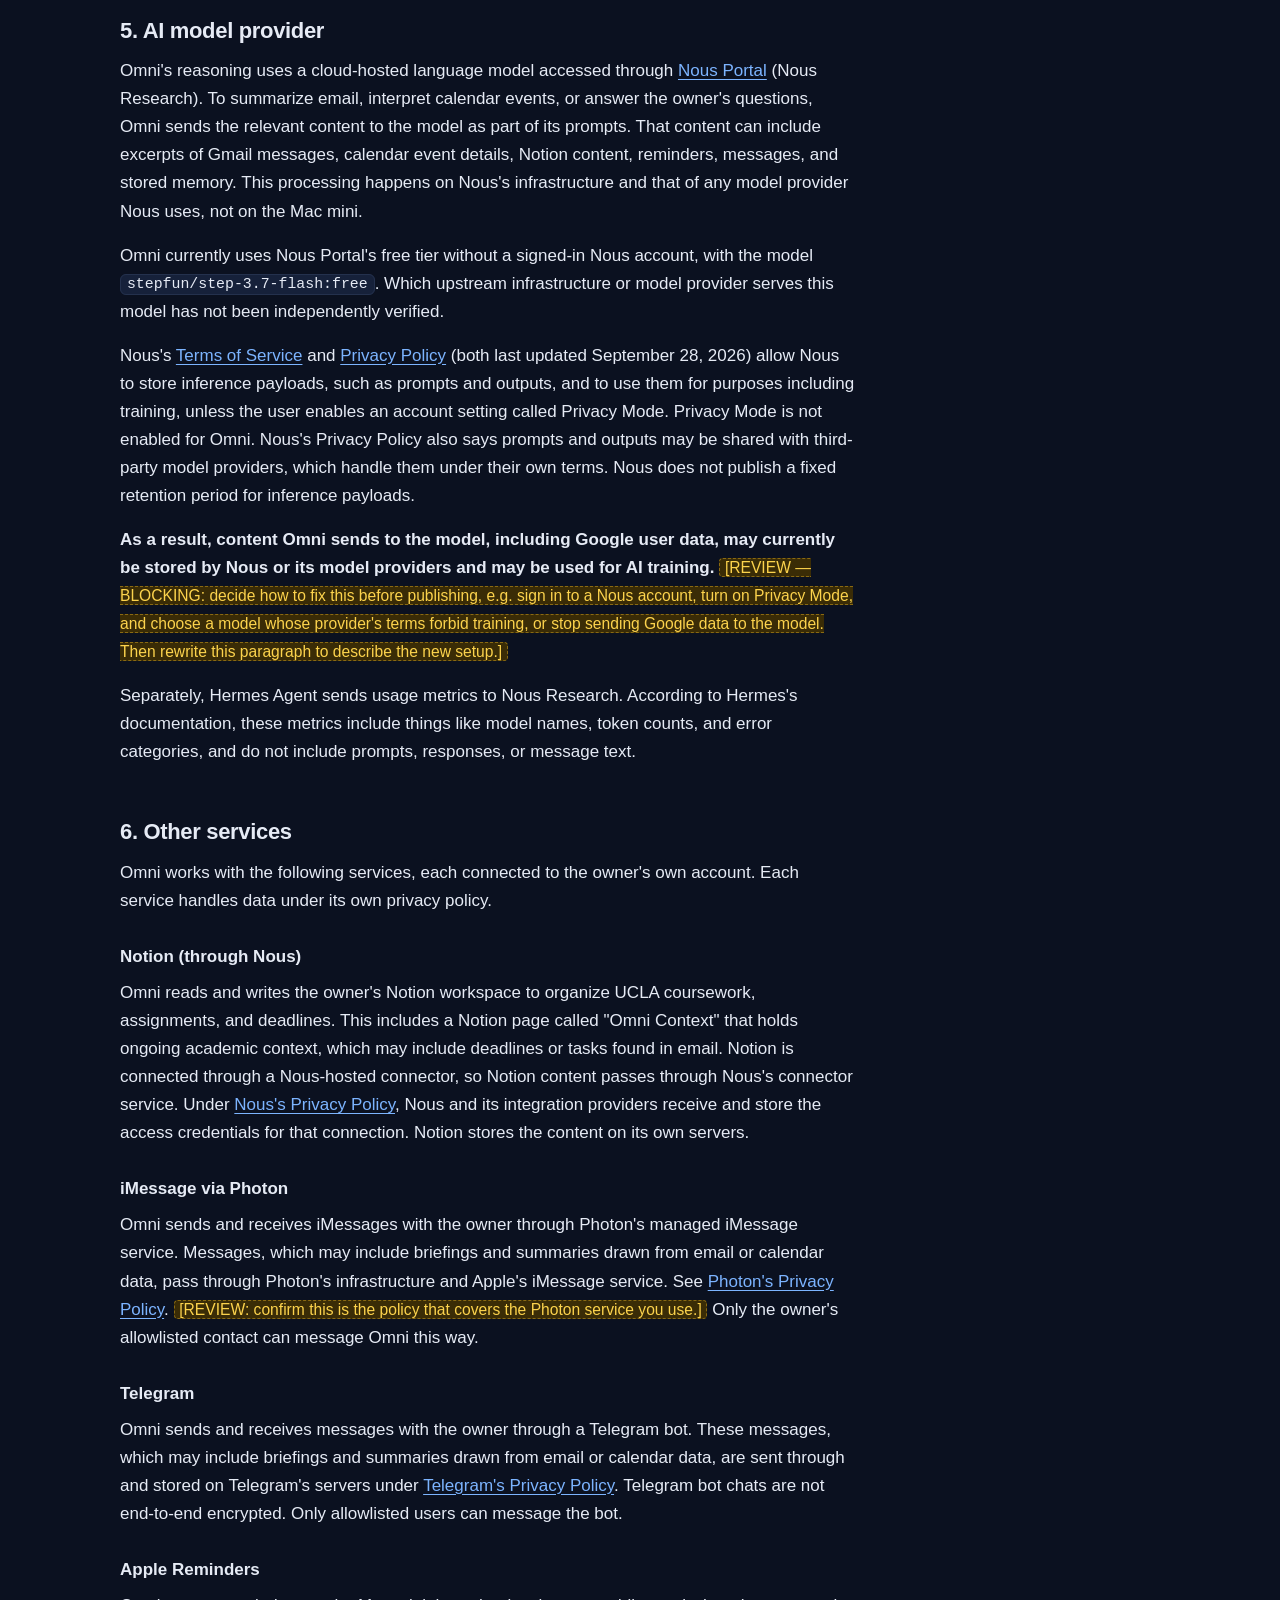
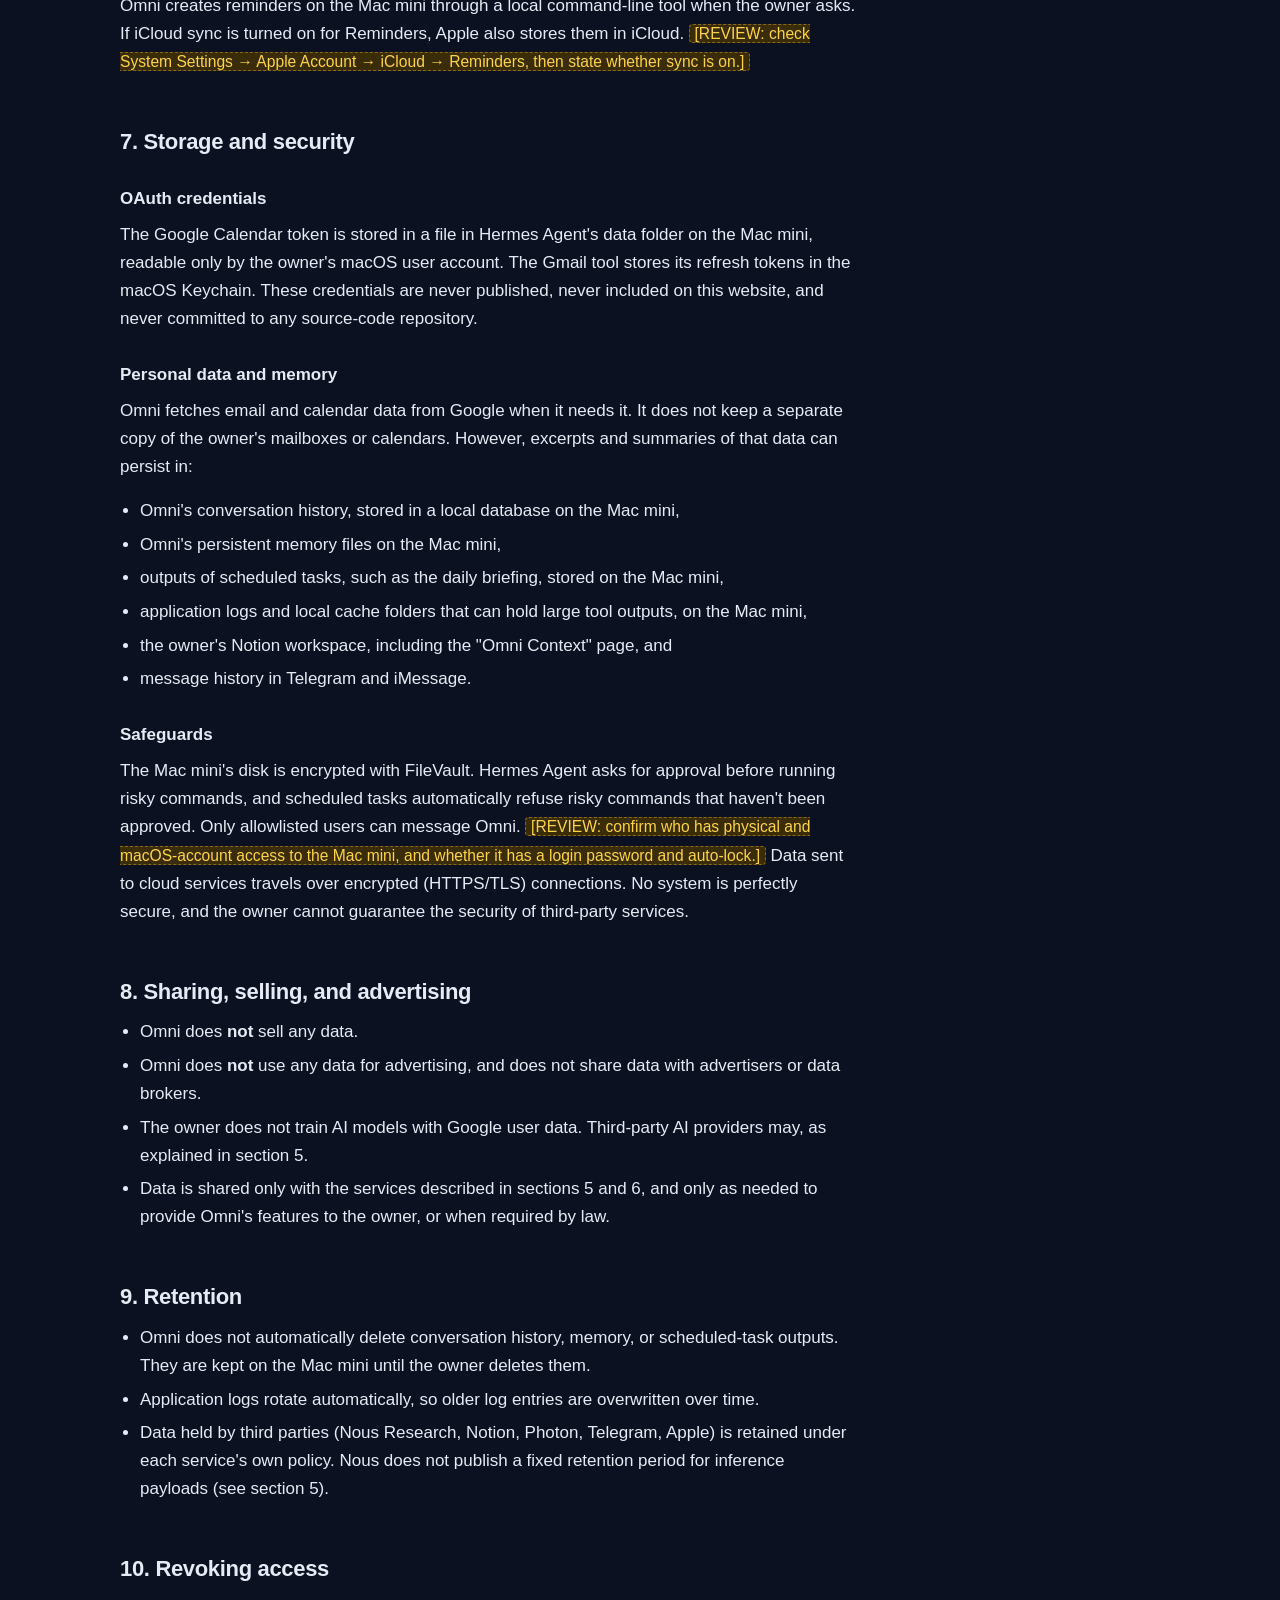
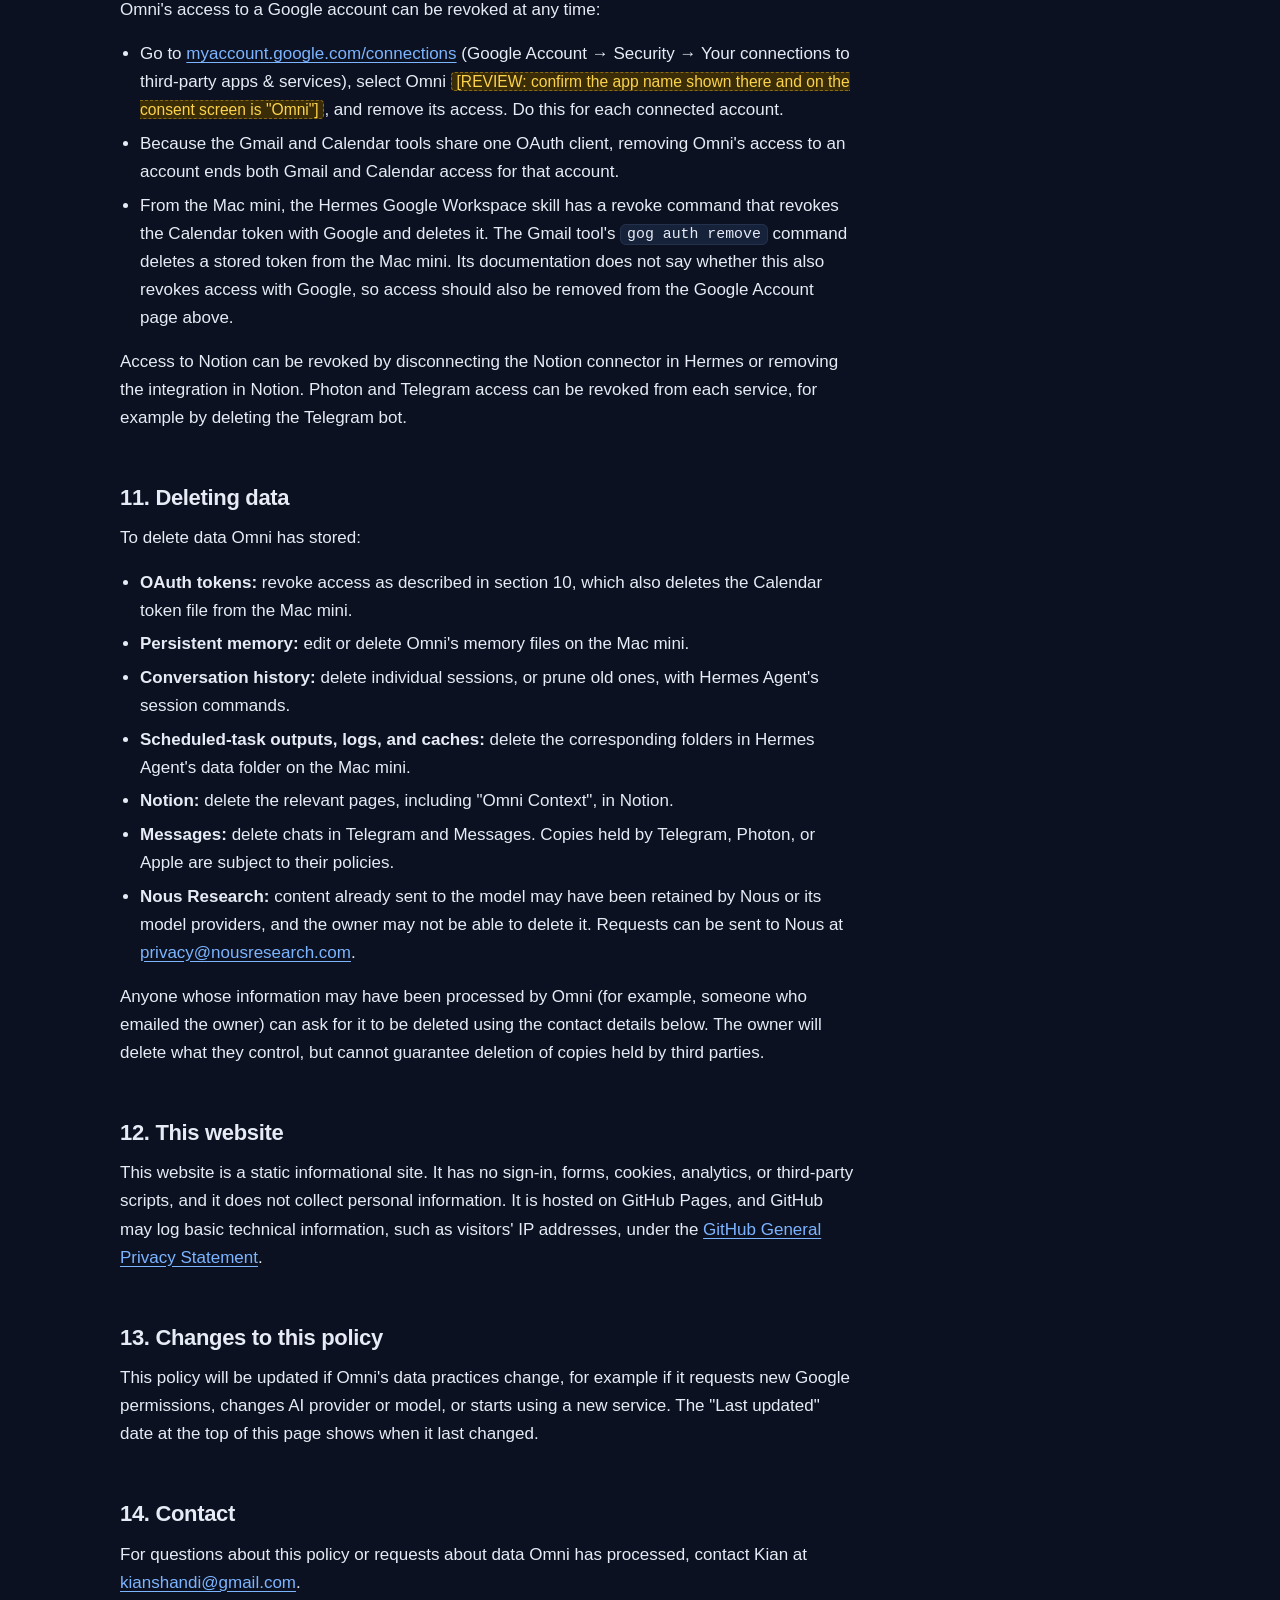
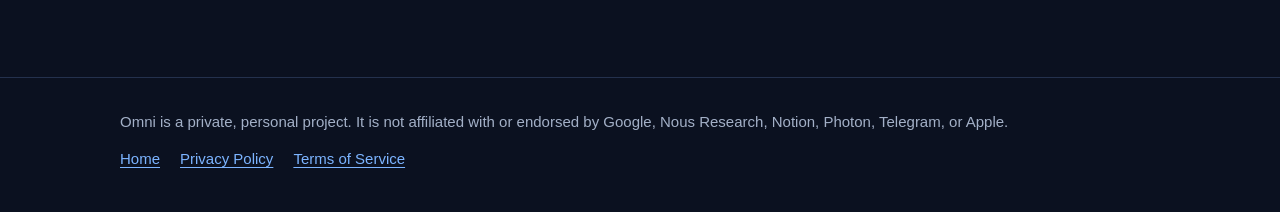
==== commit 0a28cec0: "docs: update site content with Google scope details and privacy policy revisions" ====
--- a/privacy.html
+++ b/privacy.html
@@ -34,8 +34,8 @@
       <div class="container">
         <h1>Privacy Policy</h1>
         <p class="policy-meta">
-          Omni — Personal AI Assistant &middot; Effective
-          <mark class="review">[REVIEW: November 2, 2026]</mark>
+          Omni — Personal AI Assistant &middot; Effective November 2, 2026 &middot; Last updated
+          <mark class="review">[REVIEW: date this revision is published]</mark>
         </p>
       </div>
     </div>
@@ -51,7 +51,7 @@
               <li><a href="#google-data">Google user data Omni accesses</a></li>
               <li><a href="#google-use">How Google data is used</a></li>
               <li><a href="#limited-use">Limited Use disclosure</a></li>
-              <li><a href="#ai-providers">AI model providers</a></li>
+              <li><a href="#ai-providers">AI model provider</a></li>
               <li><a href="#other-services">Other services</a></li>
               <li><a href="#storage">Storage and security</a></li>
               <li><a href="#sharing">Sharing, selling, and advertising</a></li>
@@ -66,11 +66,10 @@
 
           <h2 id="overview">1. Overview</h2>
           <p>
-            Omni is a private personal AI assistant operated by
-            Kian (the "owner") for the owner's own use.
-            It runs on Hermes Agent (from Nous Research), installed on the owner's Mac mini.
-            Omni is not a public service. It has no user accounts or sign-ups, and it is
-            not offered to anyone else.
+            Omni is a private personal AI assistant operated by Kian (the "owner") for the
+            owner's own use. It runs on Hermes Agent (from Nous Research), installed on the
+            owner's Mac mini. Omni is not a public service. It has no user accounts or sign-ups,
+            and it is not offered to anyone else.
           </p>
           <p>
             This policy explains what data Omni accesses, especially data from Google APIs,
@@ -78,73 +77,84 @@
             and how access can be revoked and data deleted.
           </p>
           <p>
-            Every Google account connected to Omni belongs to the owner.
-            Emails and calendar events in those accounts can include information about other
-            people, such as senders, recipients, and event attendees. Omni processes that
-            information only as part of helping the owner, as described below.
-          </p>
-          <p>
-            Omni does <strong>not</strong> keep all data on the Mac mini. Its AI reasoning uses
-            cloud-hosted models, and it communicates through cloud messaging services.
-            These are described in sections 5 and 6.
+            Every Google account connected to Omni is one the owner personally uses: two personal
+            Gmail accounts and the owner's UCLA Google Workspace account. Emails and calendar
+            events in those accounts can include information about other people, such as
+            senders, recipients, and event attendees. Omni processes that information only as
+            part of helping the owner, as described below.
+          </p>
+          <p>
+            Omni does <strong>not</strong> keep all data on the Mac mini. Its AI reasoning uses a
+            cloud-hosted model, and it communicates through cloud services. These are described
+            in sections 5 and 6.
           </p>
 
           <h2 id="google-data">2. Google user data Omni accesses</h2>
           <p>
-            Omni connects to Google through OAuth 2.0. During the Google consent screen, the
-            owner grants Omni the following permissions (OAuth scopes):
+            Omni connects to Google through OAuth 2.0, using two local tools on the Mac mini:
+            the GOG command-line tool for Gmail, and Hermes Agent's Google Workspace skill for
+            Google Calendar. Both use the same OAuth client. Google data is fetched directly from
+            Google's APIs by these local tools. It is not fetched through any Nous-hosted connector.
+            The owner has granted the following permissions (OAuth scopes):
           </p>
           <ul class="scope-list">
             <li>
-              <strong>Gmail: read-only access</strong>
+              <strong>Gmail: read-only</strong>
               <code>https://www.googleapis.com/auth/gmail.readonly</code>
               <p>
-                Why: to read messages and their metadata (sender, subject, date, labels,
-                and body) so Omni can identify important messages, deadlines, and action
-                items for the owner. Omni does not send, delete, or modify email.
+                Granted for all three connected accounts. Why: to read messages and their
+                metadata (sender, subject, date, labels, and body) so Omni can identify important
+                messages, deadlines, and action items. Omni cannot send, delete, or modify email
+                with this permission.
               </p>
             </li>
             <li>
-              <strong>Google Calendar: read and create events</strong>
-              <mark class="review">[REVIEW: exact Calendar scope. Creating events needs <code>https://www.googleapis.com/auth/calendar.events</code> or the broader <code>https://www.googleapis.com/auth/calendar</code>.]</mark>
+              <strong>Google Calendar: events on calendars the owner owns</strong>
+              <code>https://www.googleapis.com/auth/calendar.events.owned</code>
+              <mark class="review">[REVIEW: which account(s) is Calendar connected for?]</mark>
               <p>
-                Why: to read calendar events (titles, times, locations, descriptions,
-                and attendees) so Omni can prepare daily briefings, flag conflicts, and
-                help with scheduling, and to create new events on the owner's calendar.
-                <mark class="review">[REVIEW: can Omni also edit or delete existing events? If so, say so here.]</mark>
+                Why: to read events so Omni can prepare daily briefings and flag conflicts, and to
+                create events when the owner explicitly asks. This permission technically allows
+                creating, changing, and deleting events on calendars the owner owns. Omni's rule is
+                to create events only on the owner's explicit request, and to ask the owner before
+                changing or deleting any existing event.
               </p>
             </li>
             <li>
               <strong>Basic account identity</strong>
-              <mark class="review">[REVIEW: list any of <code>openid</code>, <code>email</code>, <code>profile</code> that are requested, or delete this item.]</mark>
-              <p>Why: to tell which of the owner's connected Google accounts a request belongs to.</p>
-            </li>
-          </ul>
-          <p>
-            Omni requests only the scopes it needs for these features. It does not access
-            other Google services, such as Drive, Contacts, or Photos.
-            <mark class="review">[REVIEW: confirm no other Google APIs are used.]</mark>
+              <code>openid</code>, <code>email</code>,
+              <code>https://www.googleapis.com/auth/userinfo.email</code>
+              <p>Requested by the Gmail tool. Why: to tell which of the owner's Google accounts a request belongs to.</p>
+            </li>
+          </ul>
+          <p>
+            Omni has not been granted access to other Google services, such as Drive, Docs,
+            Sheets, Contacts, or Tasks. If Omni ever needs another permission, this policy will
+            be updated before it is requested.
           </p>
 
           <h2 id="google-use">3. How Google data is used</h2>
           <p>Omni uses Google user data only to provide user-facing features for the owner:</p>
           <ul>
-            <li>Summarizing the day's calendar events and important emails in daily briefings.</li>
+            <li>Summarizing calendar events and important emails in a daily morning briefing. The briefing only reads data. It does not change anything.</li>
             <li>Finding deadlines, requests, and action items in email and reminding the owner about them.</li>
             <li>Answering the owner's questions about their schedule or inbox.</li>
-            <li>Helping the owner plan and schedule their time, including creating calendar events.</li>
-            <li>
-              Turning deadlines or tasks found in email or calendar data into entries in
-              the owner's Notion workspace or Apple Reminders, when relevant.
-              <mark class="review">[REVIEW: confirm Omni does this; delete this item if not.]</mark>
-            </li>
-          </ul>
-          <p>
-            Google user data is not used for advertising, is not sold, and is not used to
-            build user profiles for any purpose other than helping the owner.
+            <li>Creating calendar events when the owner asks.</li>
+            <li>
+              Recording academic tasks and deadlines found in email in the owner's Notion workspace,
+              and creating Apple Reminders when the owner asks. Changing an official deadline or an
+              existing calendar event requires the owner's approval.
+            </li>
+          </ul>
+          <p>
+            Google user data is not used for advertising, is not sold, and is not used to build
+            profiles for any purpose other than helping the owner.
           </p>
 
           <h2 id="limited-use">4. Limited Use disclosure</h2>
+          <p>
+            <mark class="review">[REVIEW — BLOCKING: as Omni is currently configured, this section is not accurate. Gmail and Calendar content is sent to a Nous Portal free-tier model without Privacy Mode, and Nous's Terms allow it to use such data for training (see section 5). Fix the inference setup, or stop sending Google data to that model, before you publish this section.]</mark>
+          </p>
           <p>
             Omni's use and transfer to any other app of information received from Google APIs
             will adhere to the
@@ -160,27 +170,51 @@
             </li>
             <li>Google user data is not used or transferred for serving advertisements, including retargeting or personalized ads.</li>
             <li>Google user data is not sold, and it is not used or transferred to determine creditworthiness or for lending purposes.</li>
-            <li>Google user data is not used to develop, improve, or train generalized or non-personalized AI or machine-learning models.</li>
+            <li>
+              Google user data is not used or transferred to develop, improve, or train generalized
+              or non-personalized AI or machine-learning models.
+              <mark class="review">[REVIEW — BLOCKING: not currently supportable; see section 5.]</mark>
+            </li>
             <li>
               No person other than the owner reads Google user data, except as needed for
               security purposes or to comply with applicable law.
             </li>
           </ul>
 
-          <h2 id="ai-providers">5. AI model providers</h2>
-          <p>
-            Omni's reasoning uses large language models hosted in the cloud and accessed
-            through Nous Research. To summarize email, interpret calendar events, or answer
-            the owner's questions, Omni sends the relevant content to the model provider,
-            and that content can include excerpts of Gmail messages, calendar event details,
-            Notion content, reminders, messages, and stored memory. Processing happens on the
-            provider's infrastructure, not on the Mac mini.
-          </p>
-          <p>
-            <mark class="review">[REVIEW: name the provider(s) and endpoint actually used, e.g. Nous Portal / Nous API, and whether Nous routes requests to any other provider.]</mark>
-          </p>
-          <p>
-            <mark class="review">[REVIEW: state the provider's data-retention and model-training terms, based on its current terms of service and privacy policy. Under Google's policy, Google user data must not be used to train generalized AI models. Confirm the provider's terms allow this before you publish this page.]</mark>
+          <h2 id="ai-providers">5. AI model provider</h2>
+          <p>
+            Omni's reasoning uses a cloud-hosted language model accessed through
+            <a href="https://portal.nousresearch.com">Nous Portal</a> (Nous Research). To summarize
+            email, interpret calendar events, or answer the owner's questions, Omni sends the
+            relevant content to the model as part of its prompts. That content can include excerpts
+            of Gmail messages, calendar event details, Notion content, reminders, messages, and
+            stored memory. This processing happens on Nous's infrastructure and that of any model
+            provider Nous uses, not on the Mac mini.
+          </p>
+          <p>
+            Omni currently uses Nous Portal's free tier without a signed-in Nous account, with the
+            model <code>stepfun/step-3.7-flash:free</code>. Which upstream infrastructure or model
+            provider serves this model has not been independently verified.
+          </p>
+          <p>
+            Nous's <a href="https://portal.nousresearch.com/terms">Terms of Service</a> and
+            <a href="https://portal.nousresearch.com/privacy">Privacy Policy</a> (both last updated
+            September 28, 2026) allow Nous to store inference payloads, such as prompts and
+            outputs, and to use them for purposes including training, unless the user enables an
+            account setting called Privacy Mode. Privacy Mode is not enabled for Omni. Nous's
+            Privacy Policy also says prompts and outputs may be shared with third-party model
+            providers, which handle them under their own terms. Nous does not publish a fixed
+            retention period for inference payloads.
+          </p>
+          <p>
+            <strong>As a result, content Omni sends to the model, including Google user data, may
+            currently be stored by Nous or its model providers and may be used for AI training.</strong>
+            <mark class="review">[REVIEW — BLOCKING: decide how to fix this before publishing, e.g. sign in to a Nous account, turn on Privacy Mode, and choose a model whose provider's terms forbid training, or stop sending Google data to the model. Then rewrite this paragraph to describe the new setup.]</mark>
+          </p>
+          <p>
+            Separately, Hermes Agent sends usage metrics to Nous Research. According to Hermes's
+            documentation, these metrics include things like model names, token counts, and error
+            categories, and do not include prompts, responses, or message text.
           </p>
 
           <h2 id="other-services">6. Other services</h2>
@@ -189,20 +223,26 @@
             Each service handles data under its own privacy policy.
           </p>
 
-          <h3>Notion</h3>
-          <p>
-            Omni reads and writes the owner's Notion workspace to organize UCLA schoolwork,
-            assignments, and deadlines. Content Omni writes to Notion, which may include
-            deadlines or tasks taken from email or calendar data, is stored on Notion's
-            servers.
+          <h3>Notion (through Nous)</h3>
+          <p>
+            Omni reads and writes the owner's Notion workspace to organize UCLA coursework,
+            assignments, and deadlines. This includes a Notion page called "Omni Context" that
+            holds ongoing academic context, which may include deadlines or tasks found in email.
+            Notion is connected through a Nous-hosted connector, so Notion content passes through
+            Nous's connector service. Under
+            <a href="https://portal.nousresearch.com/privacy">Nous's Privacy Policy</a>, Nous and its
+            integration providers receive and store the access credentials for that connection.
+            Notion stores the content on its own servers.
           </p>
 
           <h3>iMessage via Photon</h3>
           <p>
-            Omni sends and receives iMessages with the owner through Photon. Messages, which
-            may include briefings and summaries drawn from email or calendar data, pass
-            through Apple's iMessage service.
-            <mark class="review">[REVIEW: describe how Photon handles messages, e.g. whether they pass through Photon's servers or stay on the Mac mini, and link to Photon's privacy policy.]</mark>
+            Omni sends and receives iMessages with the owner through Photon's managed iMessage
+            service. Messages, which may include briefings and summaries drawn from email or
+            calendar data, pass through Photon's infrastructure and Apple's iMessage service.
+            See <a href="https://app.photon.codes/privacy-policy">Photon's Privacy Policy</a>.
+            <mark class="review">[REVIEW: confirm this is the policy that covers the Photon service you use.]</mark>
+            Only the owner's allowlisted contact can message Omni this way.
           </p>
 
           <h3>Telegram</h3>
@@ -211,50 +251,56 @@
             messages, which may include briefings and summaries drawn from email or calendar
             data, are sent through and stored on Telegram's servers under
             <a href="https://telegram.org/privacy">Telegram's Privacy Policy</a>. Telegram bot
-            chats are not end-to-end encrypted.
+            chats are not end-to-end encrypted. Only allowlisted users can message the bot.
           </p>
 
           <h3>Apple Reminders</h3>
           <p>
-            Omni creates and manages reminders on the owner's Mac. If iCloud sync is turned on
-            for Reminders, Apple also stores them in iCloud.
-            <mark class="review">[REVIEW: confirm.]</mark>
+            Omni creates reminders on the Mac mini through a local command-line tool when the owner
+            asks. If iCloud sync is turned on for Reminders, Apple also stores them in iCloud.
+            <mark class="review">[REVIEW: check System Settings → Apple Account → iCloud → Reminders, then state whether sync is on.]</mark>
           </p>
 
           <h2 id="storage">7. Storage and security</h2>
           <h3>OAuth credentials</h3>
           <p>
-            The OAuth client credentials and the access and refresh tokens Google issues to Omni
-            are stored on the owner's Mac mini.
-            <mark class="review">[REVIEW: describe where and how, e.g. a file in Hermes Agent's config directory with restricted permissions, or the macOS Keychain. Don't claim encryption unless you have confirmed it.]</mark>
-            They are never published, never included on this website, and never committed to
-            any source-code repository.
+            The Google Calendar token is stored in a file in Hermes Agent's data folder on the
+            Mac mini, readable only by the owner's macOS user account. The Gmail tool stores its
+            refresh tokens in the macOS Keychain. These credentials are never published, never
+            included on this website, and never committed to any source-code repository.
           </p>
 
           <h3>Personal data and memory</h3>
           <p>
-            Omni keeps persistent memory and conversation context so it can help over time.
-            This memory can include information taken from email, calendar, Notion, reminders,
-            and messages.
-            <mark class="review">[REVIEW: describe where memory and logs are stored (e.g. local files on the Mac mini) and whether any are stored in the cloud.]</mark>
-            Omni does not keep a full copy of the owner's mailbox or calendar.
-            <mark class="review">[REVIEW: confirm, or describe any caching.]</mark>
-          </p>
+            Omni fetches email and calendar data from Google when it needs it. It does not keep a
+            separate copy of the owner's mailboxes or calendars. However, excerpts and summaries of
+            that data can persist in:
+          </p>
+          <ul>
+            <li>Omni's conversation history, stored in a local database on the Mac mini,</li>
+            <li>Omni's persistent memory files on the Mac mini,</li>
+            <li>outputs of scheduled tasks, such as the daily briefing, stored on the Mac mini,</li>
+            <li>application logs and local cache folders that can hold large tool outputs, on the Mac mini,</li>
+            <li>the owner's Notion workspace, including the "Omni Context" page, and</li>
+            <li>message history in Telegram and iMessage.</li>
+          </ul>
 
           <h3>Safeguards</h3>
           <p>
-            Only the owner has access to the Mac mini and the accounts connected to Omni.
-            <mark class="review">[REVIEW: confirm, and list only safeguards you actually use, e.g. FileVault disk encryption or a login password.]</mark>
-            Data sent to cloud services travels over their encrypted (HTTPS/TLS) connections.
-            No system is perfectly secure, and the owner cannot guarantee the security of
-            third-party services.
+            The Mac mini's disk is encrypted with FileVault. Hermes Agent asks for approval before
+            running risky commands, and scheduled tasks automatically refuse risky commands that
+            haven't been approved. Only allowlisted users can message Omni.
+            <mark class="review">[REVIEW: confirm who has physical and macOS-account access to the Mac mini, and whether it has a login password and auto-lock.]</mark>
+            Data sent to cloud services travels over encrypted (HTTPS/TLS) connections. No system
+            is perfectly secure, and the owner cannot guarantee the security of third-party
+            services.
           </p>
 
           <h2 id="sharing">8. Sharing, selling, and advertising</h2>
           <ul>
             <li>Omni does <strong>not</strong> sell any data.</li>
             <li>Omni does <strong>not</strong> use any data for advertising, and does not share data with advertisers or data brokers.</li>
-            <li>Omni does <strong>not</strong> use Google user data to train generalized AI or machine-learning models, and the owner does not train models with it.</li>
+            <li>The owner does not train AI models with Google user data. Third-party AI providers may, as explained in section 5.</li>
             <li>
               Data is shared only with the services described in sections 5 and 6, and only as
               needed to provide Omni's features to the owner, or when required by law.
@@ -262,13 +308,15 @@
           </ul>
 
           <h2 id="retention">9. Retention</h2>
-          <p>
-            Data stored on the Mac mini, such as memory and conversation history, is kept
-            until the owner deletes it.
-            <mark class="review">[REVIEW: state any automatic retention or cleanup that actually exists, or confirm there is none.]</mark>
-            Data held by third-party services (Nous Research, Notion, Photon, Telegram, Apple)
-            is retained under each service's own policy.
-          </p>
+          <ul>
+            <li>Omni does not automatically delete conversation history, memory, or scheduled-task outputs. They are kept on the Mac mini until the owner deletes them.</li>
+            <li>Application logs rotate automatically, so older log entries are overwritten over time.</li>
+            <li>
+              Data held by third parties (Nous Research, Notion, Photon, Telegram, Apple) is retained
+              under each service's own policy. Nous does not publish a fixed retention period for
+              inference payloads (see section 5).
+            </li>
+          </ul>
 
           <h2 id="revoke">10. Revoking access</h2>
           <p>Omni's access to a Google account can be revoked at any time:</p>
@@ -276,37 +324,47 @@
             <li>
               Go to <a href="https://myaccount.google.com/connections">myaccount.google.com/connections</a>
               (Google Account → Security → Your connections to third-party apps &amp; services),
-              select Omni <mark class="review">[REVIEW: the exact app name shown on the consent screen]</mark>,
-              and choose to delete all connections.
-            </li>
-            <li>Once access is revoked, Google invalidates the tokens issued to Omni for that account, and Omni can no longer read its Gmail or Calendar data.</li>
-          </ul>
-          <p>
-            Access to Notion, Photon, and Telegram can be revoked from each service's own
-            settings, for example by removing the Notion integration or deleting the Telegram bot.
+              select Omni <mark class="review">[REVIEW: confirm the app name shown there and on the consent screen is "Omni"]</mark>,
+              and remove its access. Do this for each connected account.
+            </li>
+            <li>
+              Because the Gmail and Calendar tools share one OAuth client, removing Omni's access to
+              an account ends both Gmail and Calendar access for that account.
+            </li>
+            <li>
+              From the Mac mini, the Hermes Google Workspace skill has a revoke command that revokes
+              the Calendar token with Google and deletes it. The Gmail tool's
+              <code>gog auth remove</code> command deletes a stored token from the Mac mini. Its
+              documentation does not say whether this also revokes access with Google, so access
+              should also be removed from the Google Account page above.
+            </li>
+          </ul>
+          <p>
+            Access to Notion can be revoked by disconnecting the Notion connector in Hermes or
+            removing the integration in Notion. Photon and Telegram access can be revoked from
+            each service, for example by deleting the Telegram bot.
           </p>
 
           <h2 id="deletion">11. Deleting data</h2>
           <p>To delete data Omni has stored:</p>
           <ul>
-            <li>
-              <strong>OAuth tokens:</strong> revoke access as described above, and delete the
-              token file(s) from the Mac mini.
-              <mark class="review">[REVIEW: give the path or method.]</mark>
-            </li>
-            <li>
-              <strong>Memory and history:</strong> delete Omni's memory and session files from the Mac mini.
-              <mark class="review">[REVIEW: give the location or command for Hermes Agent.]</mark>
-            </li>
-            <li>
-              <strong>Third-party copies:</strong> delete content directly in Notion, Telegram,
-              Messages, or Reminders. Data sent to the AI model provider is subject to that
-              provider's retention policy (see section 5).
+            <li><strong>OAuth tokens:</strong> revoke access as described in section 10, which also deletes the Calendar token file from the Mac mini.</li>
+            <li><strong>Persistent memory:</strong> edit or delete Omni's memory files on the Mac mini.</li>
+            <li><strong>Conversation history:</strong> delete individual sessions, or prune old ones, with Hermes Agent's session commands.</li>
+            <li><strong>Scheduled-task outputs, logs, and caches:</strong> delete the corresponding folders in Hermes Agent's data folder on the Mac mini.</li>
+            <li><strong>Notion:</strong> delete the relevant pages, including "Omni Context", in Notion.</li>
+            <li><strong>Messages:</strong> delete chats in Telegram and Messages. Copies held by Telegram, Photon, or Apple are subject to their policies.</li>
+            <li>
+              <strong>Nous Research:</strong> content already sent to the model may have been retained
+              by Nous or its model providers, and the owner may not be able to delete it. Requests
+              can be sent to Nous at <a href="mailto:privacy@nousresearch.com">privacy@nousresearch.com</a>.
             </li>
           </ul>
           <p>
             Anyone whose information may have been processed by Omni (for example, someone who
-            emailed the owner) can ask for it to be deleted using the contact details below.
+            emailed the owner) can ask for it to be deleted using the contact details below. The
+            owner will delete what they control, but cannot guarantee deletion of copies held by
+            third parties.
           </p>
 
           <h2 id="website">12. This website</h2>
@@ -320,16 +378,15 @@
 
           <h2 id="changes">13. Changes to this policy</h2>
           <p>
-            This policy will be updated if Omni's data practices change, for example if it
-            requests new Google permissions or starts using a new service. The effective date
-            at the top of this page shows when it was last updated.
+            This policy will be updated if Omni's data practices change, for example if it requests
+            new Google permissions, changes AI provider or model, or starts using a new service.
+            The "Last updated" date at the top of this page shows when it last changed.
           </p>
 
           <h2 id="contact">14. Contact</h2>
           <p>
             For questions about this policy or requests about data Omni has processed, contact
-            Kian at
-            <a href="mailto:kianshandi@gmail.com">kianshandi@gmail.com</a>.
+            Kian at <a href="mailto:kianshandi@gmail.com">kianshandi@gmail.com</a>.
           </p>
 
         </div>
